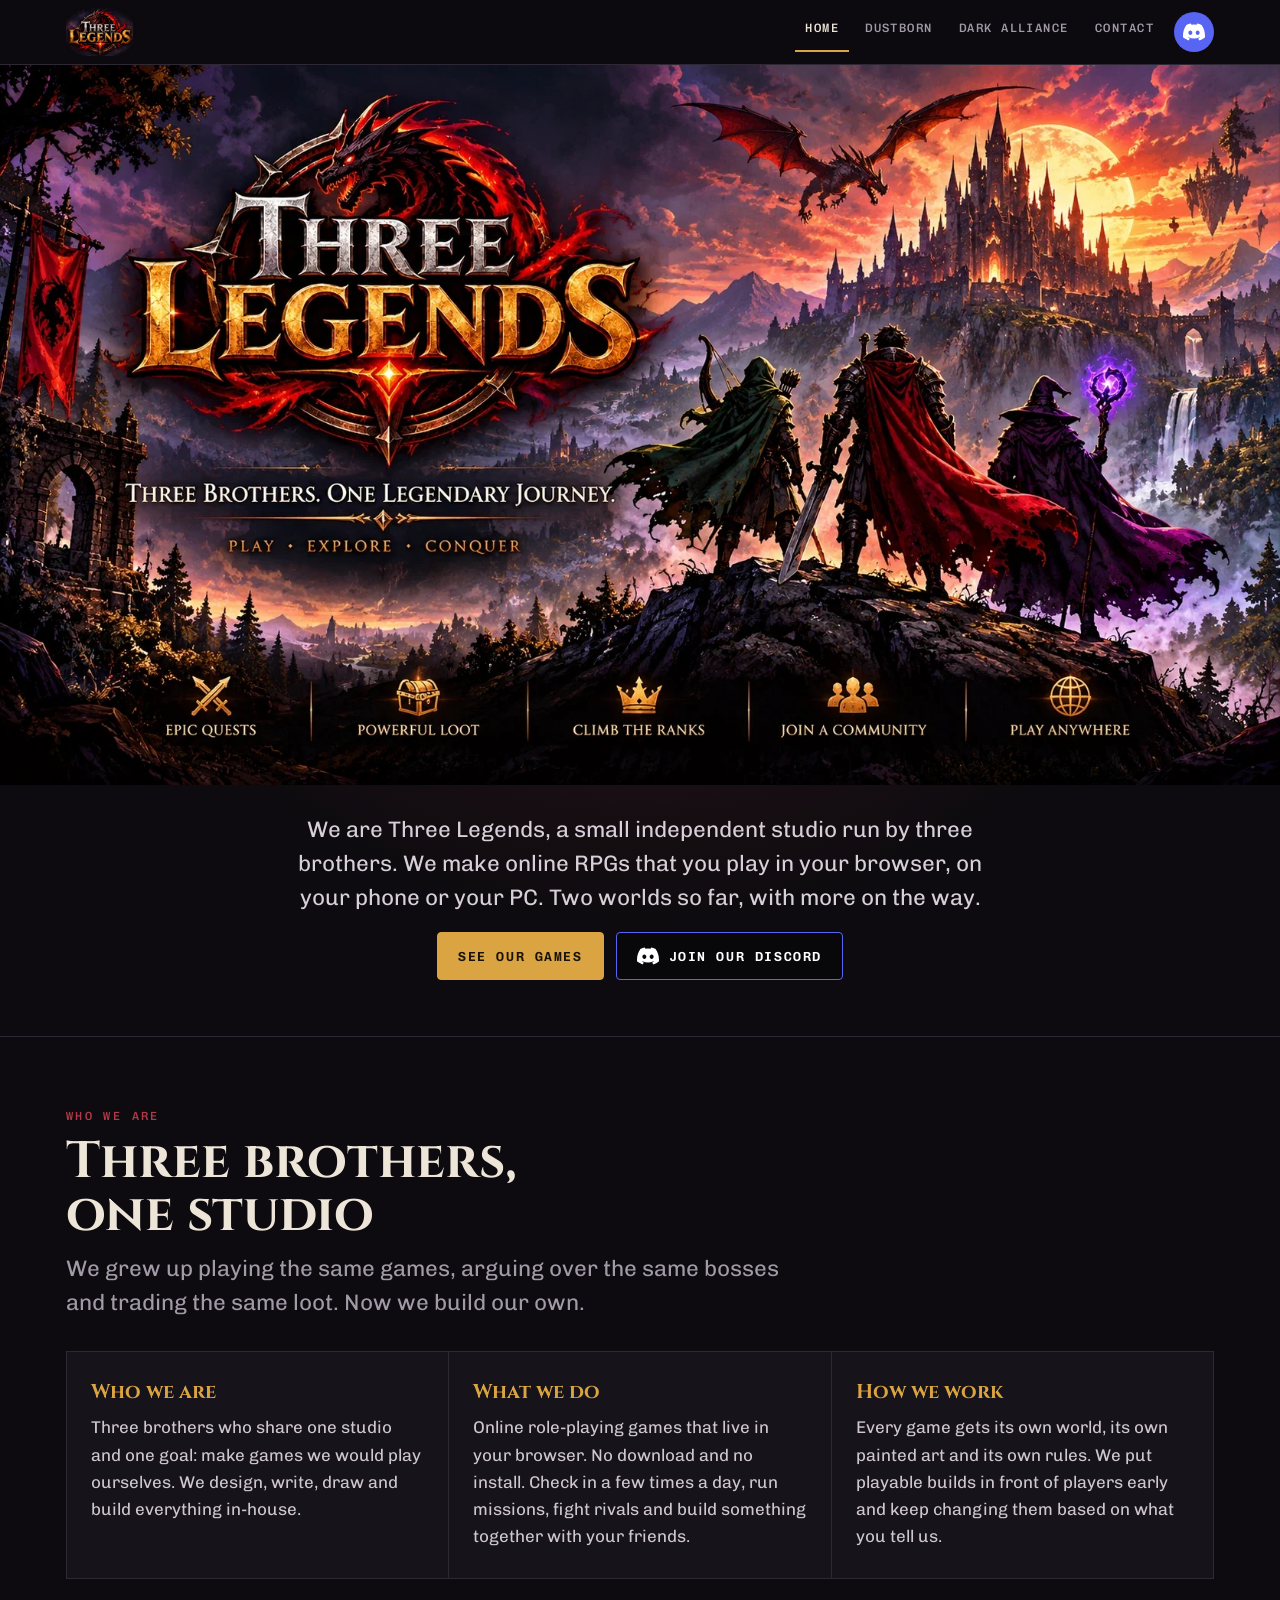
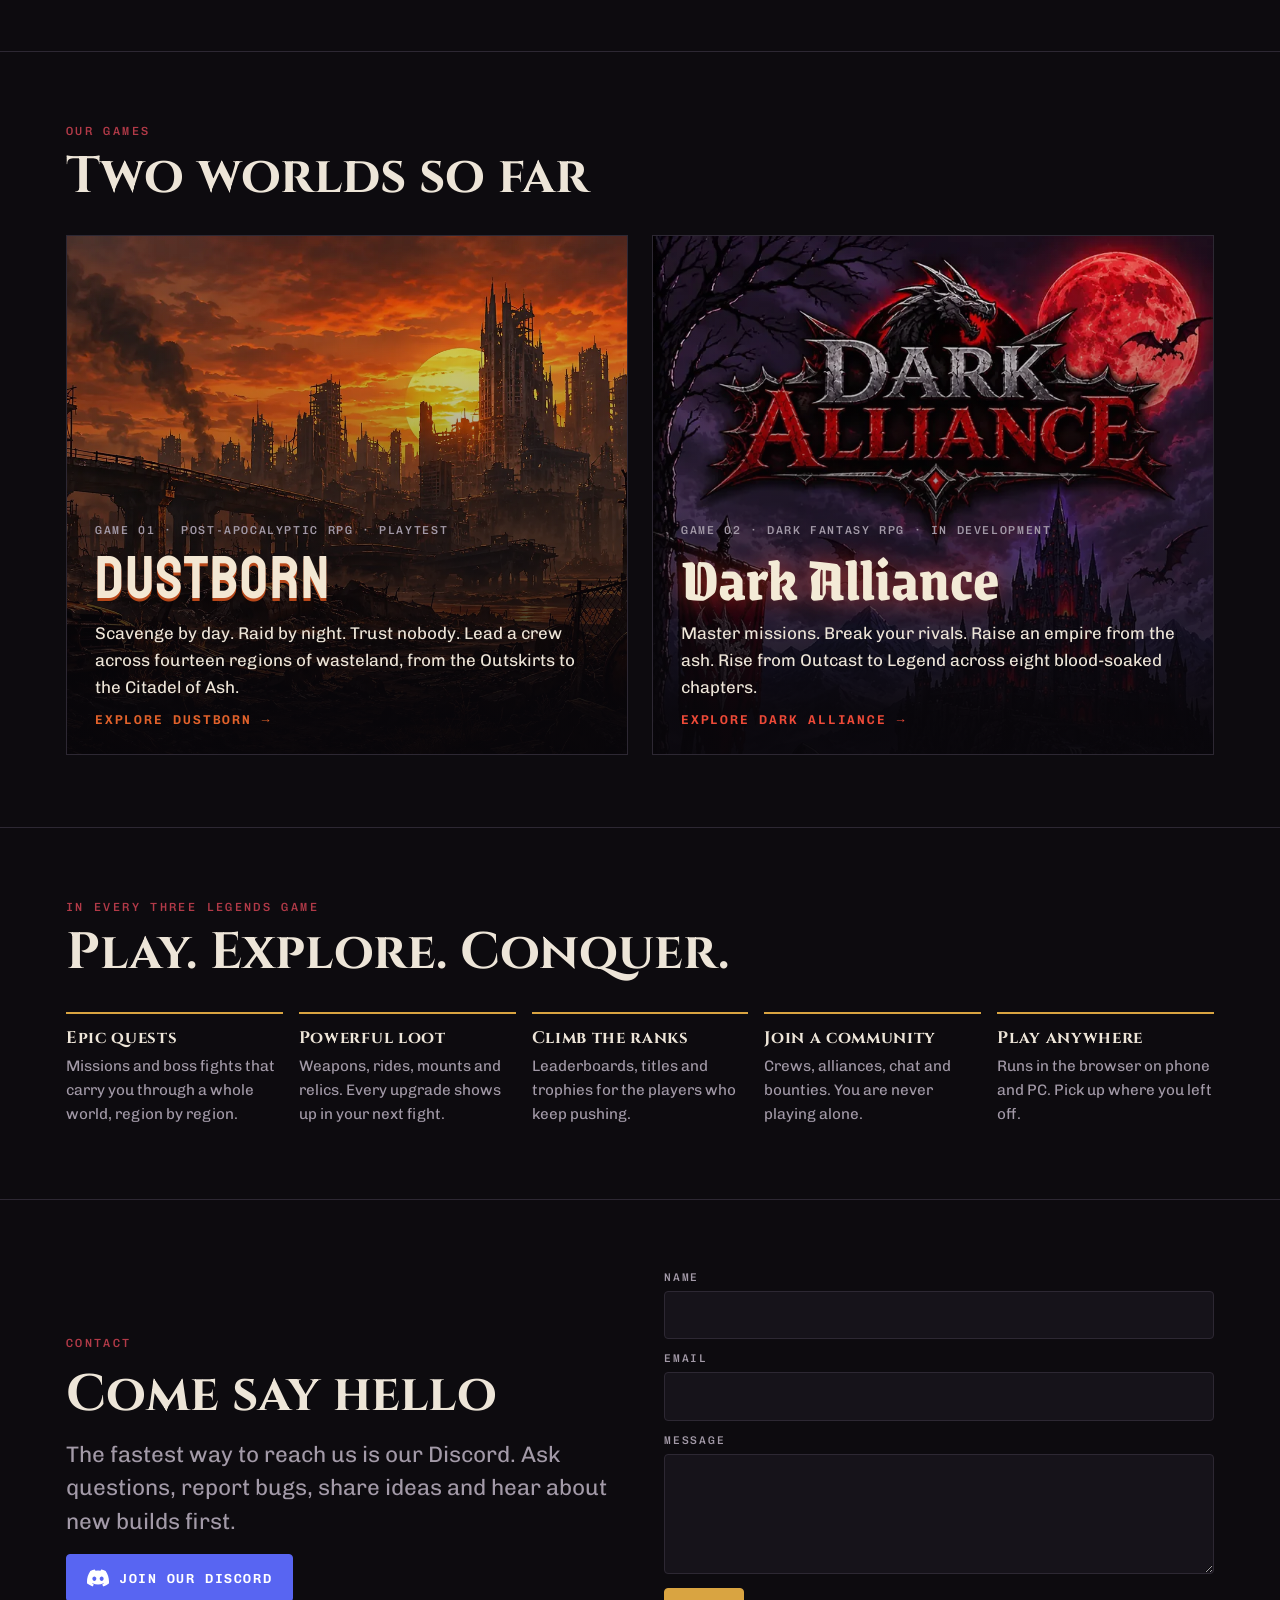
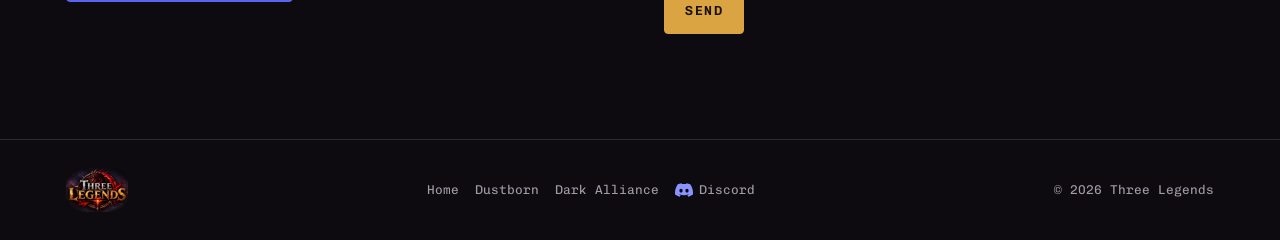
==== index.html @ 02eb480f "Add Three Legends website Home page plus Dustborn and Dark Alliance pages, art, screenshots, icons a" ====
<!doctype html>
<html lang="en">
<head>
<meta charset="utf-8">
<meta name="viewport" content="width=device-width, initial-scale=1, viewport-fit=cover">
<title>Three Legends</title>
<meta name="claude:viewport-fit-sides" content="cover">
<meta name="description" content="Three Legends: three brothers making browser RPGs. Home of Dustborn and Dark Alliance.">
<meta name="theme-color" content="#0d0b0f">
<link rel="preconnect" href="https://fonts.googleapis.com">
<link rel="preconnect" href="https://fonts.gstatic.com" crossorigin>
<link rel="stylesheet" href="https://fonts.googleapis.com/css2?family=Cinzel:wght@500;700&family=Chivo:wght@400;600;700&family=Chivo+Mono:wght@400;500;600&family=Staatliches&family=Barlow+Semi+Condensed:wght@400;600;700&family=Grenze+Gotisch:wght@500;700;800&family=Alegreya+Sans:wght@400;500;700;800&display=swap">
<link rel="stylesheet" href="assets/site.css">
<link rel="icon" href="favicon.ico" sizes="any">
<link rel="icon" type="image/png" sizes="64x64" href="assets/favicon-64.png">
<link rel="apple-touch-icon" href="assets/apple-touch-icon.png">
<meta property="og:image" content="assets/three-legends-banner.webp">
</head>
<body class="studio">
<header class="top">
  <div class="wrap">
    <a class="brand" href="index.html" aria-label="Three Legends home"><img src="assets/three-legends-emblem-sm.webp" width="360" height="257" alt="Three Legends"></a>
    <nav aria-label="Main">
      <a href="index.html" aria-current="page" class="hide-sm">Home</a>
      <a href="dustborn.html">Dustborn</a>
      <a href="dark-alliance.html">Dark Alliance</a>
      <a href="index.html#contact" class="hide-sm">Contact</a>
      <a class="discord" href="https://discord.gg/jhuXgywS7g" target="_blank" rel="noopener" aria-label="Join our Discord" title="Join our Discord"><svg viewBox="0 0 24 24" width="20" height="20" aria-hidden="true" fill="currentColor"><path d="M20.317 4.37a19.79 19.79 0 0 0-4.885-1.515.074.074 0 0 0-.079.037c-.21.375-.444.864-.608 1.25a18.27 18.27 0 0 0-5.487 0 12.64 12.64 0 0 0-.617-1.25.077.077 0 0 0-.079-.037A19.74 19.74 0 0 0 3.677 4.37a.07.07 0 0 0-.032.027C.533 9.046-.32 13.58.099 18.057a.082.082 0 0 0 .031.057 19.9 19.9 0 0 0 5.993 3.03.078.078 0 0 0 .084-.028c.462-.63.874-1.295 1.226-1.994a.076.076 0 0 0-.041-.106 13.1 13.1 0 0 1-1.872-.892.077.077 0 0 1-.008-.128c.126-.094.252-.192.372-.291a.074.074 0 0 1 .077-.01c3.928 1.793 8.18 1.793 12.062 0a.074.074 0 0 1 .078.01c.12.098.246.198.373.292a.077.077 0 0 1-.006.127 12.3 12.3 0 0 1-1.873.892.077.077 0 0 0-.041.107c.36.698.772 1.362 1.225 1.993a.076.076 0 0 0 .084.028 19.84 19.84 0 0 0 6.002-3.03.077.077 0 0 0 .032-.054c.5-5.177-.838-9.674-3.549-13.66a.061.061 0 0 0-.031-.03zM8.02 15.33c-1.183 0-2.157-1.085-2.157-2.419 0-1.333.956-2.419 2.157-2.419 1.21 0 2.176 1.096 2.157 2.42 0 1.333-.956 2.418-2.157 2.418zm7.975 0c-1.183 0-2.157-1.085-2.157-2.419 0-1.333.955-2.419 2.157-2.419 1.21 0 2.176 1.096 2.157 2.42 0 1.333-.946 2.418-2.157 2.418z"/></svg></a>
    </nav>
  </div>
</header>

<main id="home">
  <section class="crest" aria-label="Three Legends">
    <img class="banner" src="assets/three-legends-banner.webp" srcset="assets/three-legends-banner-sm.webp 1000w, assets/three-legends-banner.webp 1672w" sizes="(max-width: 1672px) 100vw, 1672px" width="1672" height="941" alt="Three Legends: Three brothers. One legendary journey. An archer, a knight and a wizard look out over a castle under a blood-red sky, with a dragon overhead. Play, explore, conquer.">
    <div class="wrap">
      <p class="lead">We are Three Legends, a small independent studio run by three brothers. We make online RPGs that you play in your browser, on your phone or your PC. Two worlds so far, with more on the way.</p>
      <div class="btns" style="justify-content:center">
        <a class="btn" href="#games">See our games</a>
        <a class="btn ghost discord-btn" href="https://discord.gg/jhuXgywS7g" target="_blank" rel="noopener"><svg viewBox="0 0 24 24" width="20" height="20" aria-hidden="true" fill="currentColor"><path d="M20.317 4.37a19.79 19.79 0 0 0-4.885-1.515.074.074 0 0 0-.079.037c-.21.375-.444.864-.608 1.25a18.27 18.27 0 0 0-5.487 0 12.64 12.64 0 0 0-.617-1.25.077.077 0 0 0-.079-.037A19.74 19.74 0 0 0 3.677 4.37a.07.07 0 0 0-.032.027C.533 9.046-.32 13.58.099 18.057a.082.082 0 0 0 .031.057 19.9 19.9 0 0 0 5.993 3.03.078.078 0 0 0 .084-.028c.462-.63.874-1.295 1.226-1.994a.076.076 0 0 0-.041-.106 13.1 13.1 0 0 1-1.872-.892.077.077 0 0 1-.008-.128c.126-.094.252-.192.372-.291a.074.074 0 0 1 .077-.01c3.928 1.793 8.18 1.793 12.062 0a.074.074 0 0 1 .078.01c.12.098.246.198.373.292a.077.077 0 0 1-.006.127 12.3 12.3 0 0 1-1.873.892.077.077 0 0 0-.041.107c.36.698.772 1.362 1.225 1.993a.076.076 0 0 0 .084.028 19.84 19.84 0 0 0 6.002-3.03.077.077 0 0 0 .032-.054c.5-5.177-.838-9.674-3.549-13.66a.061.061 0 0 0-.031-.03zM8.02 15.33c-1.183 0-2.157-1.085-2.157-2.419 0-1.333.956-2.419 2.157-2.419 1.21 0 2.176 1.096 2.157 2.42 0 1.333-.956 2.418-2.157 2.418zm7.975 0c-1.183 0-2.157-1.085-2.157-2.419 0-1.333.955-2.419 2.157-2.419 1.21 0 2.176 1.096 2.157 2.42 0 1.333-.946 2.418-2.157 2.418z"/></svg><span>Join our Discord</span></a>
      </div>
    </div>
  </section>

  <section class="band" id="about" aria-labelledby="about-title">
    <div class="wrap">
      <div class="head">
        <p class="eyebrow">Who we are</p>
        <h2 id="about-title">Three brothers, one studio</h2>
        <p class="lead muted">We grew up playing the same games, arguing over the same bosses and trading the same loot. Now we build our own.</p>
      </div>
      <div class="who">
        <div><h3>Who we are</h3><p>Three brothers who share one studio and one goal: make games we would play ourselves. We design, write, draw and build everything in-house.</p></div>
        <div><h3>What we do</h3><p>Online role-playing games that live in your browser. No download and no install. Check in a few times a day, run missions, fight rivals and build something together with your friends.</p></div>
        <div><h3>How we work</h3><p>Every game gets its own world, its own painted art and its own rules. We put playable builds in front of players early and keep changing them based on what you tell us.</p></div>
      </div>
    </div>
  </section>

  <section class="band" id="games" aria-labelledby="games-title">
    <div class="wrap">
      <div class="head">
        <p class="eyebrow">Our games</p>
        <h2 id="games-title">Two worlds so far</h2>
      </div>
      <div class="games">
        <a class="gcard dust" href="dustborn.html">
          <img src="assets/dustborn/hero.webp" alt="" loading="lazy">
          <div class="gbody">
            <p class="meta">Game 01 · Post-apocalyptic RPG · Playtest</p>
            <h3>Dustborn</h3>
            <p>Scavenge by day. Raid by night. Trust nobody. Lead a crew across fourteen regions of wasteland, from the Outskirts to the Citadel of Ash.</p>
            <span class="go">Explore Dustborn</span>
          </div>
        </a>
        <a class="gcard dark" href="dark-alliance.html">
          <img src="assets/dark-alliance/hero.webp" alt="" loading="lazy" style="object-position:center top">
          <div class="gbody">
            <p class="meta">Game 02 · Dark fantasy RPG · In development</p>
            <h3>Dark Alliance</h3>
            <p>Master missions. Break your rivals. Raise an empire from the ash. Rise from Outcast to Legend across eight blood-soaked chapters.</p>
            <span class="go">Explore Dark Alliance</span>
          </div>
        </a>
      </div>
    </div>
  </section>

  <section class="band" aria-labelledby="pillars-title">
    <div class="wrap">
      <div class="head">
        <p class="eyebrow">In every Three Legends game</p>
        <h2 id="pillars-title">Play. Explore. Conquer.</h2>
      </div>
      <ul class="pillars">
        <li><b>Epic quests</b><span>Missions and boss fights that carry you through a whole world, region by region.</span></li>
        <li><b>Powerful loot</b><span>Weapons, rides, mounts and relics. Every upgrade shows up in your next fight.</span></li>
        <li><b>Climb the ranks</b><span>Leaderboards, titles and trophies for the players who keep pushing.</span></li>
        <li><b>Join a community</b><span>Crews, alliances, chat and bounties. You are never playing alone.</span></li>
        <li><b>Play anywhere</b><span>Runs in the browser on phone and PC. Pick up where you left off.</span></li>
      </ul>
    </div>
  </section>

  <section class="band" id="studio-art" aria-labelledby="art-title">
    <div class="wrap">
      <div class="head">
        <p class="eyebrow">From the studio</p>
        <h2 id="art-title">Three Legends art</h2>
      </div>
      <div class="artrow">
        <button type="button" data-full="assets/art/three-legends-epic-fantasy-journey.png" data-cap="Three Legends: Epic Fantasy Journey"><img src="assets/art/three-legends-epic-fantasy-journey.png" alt="Three Legends: Epic Fantasy Journey" loading="lazy"></button>
        <button type="button" data-full="assets/art/three-legends-realm-of-heroes.png" data-cap="Three Legends: Realm of Heroes"><img src="assets/art/three-legends-realm-of-heroes.png" alt="Three Legends: Realm of Heroes" loading="lazy"></button>
        <button type="button" data-full="assets/art/three-legends-fantasy-crest.png" data-cap="Three Legends Fantasy Crest"><img src="assets/art/three-legends-fantasy-crest.png" alt="Three Legends Fantasy Crest" loading="lazy"></button>
      </div>
    </div>
  </section>

  <section class="band" id="contact" aria-labelledby="contact-title">
    <div class="wrap split">
      <div class="stack">
        <p class="eyebrow">Contact</p>
        <h2 id="contact-title" style="font-family:var(--f-display);font-size:clamp(2rem,4.4vw,3.2rem)">Come say hello</h2>
        <p class="lead muted">The fastest way to reach us is our Discord. Ask questions, report bugs, share ideas and hear about new builds first.</p>
        <div class="btns"><a class="btn discord-btn" href="https://discord.gg/jhuXgywS7g" target="_blank" rel="noopener"><svg viewBox="0 0 24 24" width="20" height="20" aria-hidden="true" fill="currentColor"><path d="M20.317 4.37a19.79 19.79 0 0 0-4.885-1.515.074.074 0 0 0-.079.037c-.21.375-.444.864-.608 1.25a18.27 18.27 0 0 0-5.487 0 12.64 12.64 0 0 0-.617-1.25.077.077 0 0 0-.079-.037A19.74 19.74 0 0 0 3.677 4.37a.07.07 0 0 0-.032.027C.533 9.046-.32 13.58.099 18.057a.082.082 0 0 0 .031.057 19.9 19.9 0 0 0 5.993 3.03.078.078 0 0 0 .084-.028c.462-.63.874-1.295 1.226-1.994a.076.076 0 0 0-.041-.106 13.1 13.1 0 0 1-1.872-.892.077.077 0 0 1-.008-.128c.126-.094.252-.192.372-.291a.074.074 0 0 1 .077-.01c3.928 1.793 8.18 1.793 12.062 0a.074.074 0 0 1 .078.01c.12.098.246.198.373.292a.077.077 0 0 1-.006.127 12.3 12.3 0 0 1-1.873.892.077.077 0 0 0-.041.107c.36.698.772 1.362 1.225 1.993a.076.076 0 0 0 .084.028 19.84 19.84 0 0 0 6.002-3.03.077.077 0 0 0 .032-.054c.5-5.177-.838-9.674-3.549-13.66a.061.061 0 0 0-.031-.03zM8.02 15.33c-1.183 0-2.157-1.085-2.157-2.419 0-1.333.956-2.419 2.157-2.419 1.21 0 2.176 1.096 2.157 2.42 0 1.333-.956 2.418-2.157 2.418zm7.975 0c-1.183 0-2.157-1.085-2.157-2.419 0-1.333.955-2.419 2.157-2.419 1.21 0 2.176 1.096 2.157 2.42 0 1.333-.946 2.418-2.157 2.418z"/></svg><span>Join our Discord</span></a></div>
      </div>
      <form id="contact-form" novalidate>
        <label for="c-name">Name<input id="c-name" name="name" autocomplete="name"></label>
        <label for="c-email">Email<input id="c-email" name="email" type="email" autocomplete="email" required></label>
        <label for="c-msg">Message<textarea id="c-msg" name="message"></textarea></label>
        <button class="btn" type="submit">Send</button>
        <p class="note" id="contact-note" role="status"></p>
      </form>
    </div>
  </section>
</main>
<footer>
  <div class="wrap">
    <a href="index.html"><img src="assets/three-legends-emblem-sm.webp" width="360" height="257" alt="Three Legends"></a>
    <nav aria-label="Footer">
      <a href="index.html">Home</a>
      <a href="dustborn.html">Dustborn</a>
      <a href="dark-alliance.html">Dark Alliance</a>
      <a href="https://discord.gg/jhuXgywS7g" target="_blank" rel="noopener" class="fdiscord"><svg viewBox="0 0 24 24" width="20" height="20" aria-hidden="true" fill="currentColor"><path d="M20.317 4.37a19.79 19.79 0 0 0-4.885-1.515.074.074 0 0 0-.079.037c-.21.375-.444.864-.608 1.25a18.27 18.27 0 0 0-5.487 0 12.64 12.64 0 0 0-.617-1.25.077.077 0 0 0-.079-.037A19.74 19.74 0 0 0 3.677 4.37a.07.07 0 0 0-.032.027C.533 9.046-.32 13.58.099 18.057a.082.082 0 0 0 .031.057 19.9 19.9 0 0 0 5.993 3.03.078.078 0 0 0 .084-.028c.462-.63.874-1.295 1.226-1.994a.076.076 0 0 0-.041-.106 13.1 13.1 0 0 1-1.872-.892.077.077 0 0 1-.008-.128c.126-.094.252-.192.372-.291a.074.074 0 0 1 .077-.01c3.928 1.793 8.18 1.793 12.062 0a.074.074 0 0 1 .078.01c.12.098.246.198.373.292a.077.077 0 0 1-.006.127 12.3 12.3 0 0 1-1.873.892.077.077 0 0 0-.041.107c.36.698.772 1.362 1.225 1.993a.076.076 0 0 0 .084.028 19.84 19.84 0 0 0 6.002-3.03.077.077 0 0 0 .032-.054c.5-5.177-.838-9.674-3.549-13.66a.061.061 0 0 0-.031-.03zM8.02 15.33c-1.183 0-2.157-1.085-2.157-2.419 0-1.333.956-2.419 2.157-2.419 1.21 0 2.176 1.096 2.157 2.42 0 1.333-.956 2.418-2.157 2.418zm7.975 0c-1.183 0-2.157-1.085-2.157-2.419 0-1.333.955-2.419 2.157-2.419 1.21 0 2.176 1.096 2.157 2.42 0 1.333-.946 2.418-2.157 2.418z"/></svg><span>Discord</span></a>
    </nav>
    <span>© <span id="yr">2026</span> Three Legends</span>
  </div>
</footer>
<script src="assets/site.js"></script>
</body>
</html>
---- assets/site.css ----
/* Three Legends: one site, three voices.
   Studio pages use the logo's gold and crimson with Cinzel; each game page switches to its own game's palette and type.
   Layout: sticky header, full-bleed art bands, 1180px content column, galleries open in a lightbox. */
:root {
  color-scheme: dark;
  --ink: #0d0b0f;
  --ink-2: #16131a;
  --ink-3: #201c25;
  --line: #2d2833;
  --bone: #ede5d8;
  --mute: #a39aa8;
  --gold: #d9a441;
  --crimson: #b23a48;

  --accent: var(--gold);
  --accent-2: var(--crimson);
  --on-accent: #1a1206;

  --f-display: "Cinzel", "Trajan Pro", "Times New Roman", serif;
  --f-body: "Chivo", "Helvetica Neue", Arial, sans-serif;
  --f-mono: "Chivo Mono", ui-monospace, Menlo, monospace;

  --gl: max(16px, env(safe-area-inset-left, 0px));
  --gr: max(16px, env(safe-area-inset-right, 0px));
}
body.dustborn {
  --ink: #15100c; --ink-2: #1f1812; --ink-3: #2a2018; --line: #3b2d22;
  --bone: #f0e3cc; --mute: #b09c84;
  --accent: #e2622b; --accent-2: #4fb3a1; --on-accent: #1d0c03;
  --f-display: "Staatliches", "Impact", "Arial Narrow", sans-serif;
  --f-body: "Barlow Semi Condensed", "Barlow", "Segoe UI", sans-serif;
}
body.da {
  --ink: #09080b; --ink-2: #121117; --ink-3: #1b1a21; --line: #2e2c35;
  --bone: #e6ddca; --mute: #a19a8c;
  --accent: #c8141f; --accent-2: #d2ad55; --on-accent: #fff3e6;
  --f-display: "Grenze Gotisch", "UnifrakturCook", "Times New Roman", serif;
  --f-body: "Alegreya Sans", "Gill Sans", "Trebuchet MS", sans-serif;
}

* { box-sizing: border-box; }
html { scroll-behavior: smooth; }
body {
  margin: 0; background: var(--ink); color: var(--bone);
  font: 17px/1.6 var(--f-body); -webkit-font-smoothing: antialiased;
}
body::before { content: ""; position: fixed; inset: 0 0 auto; height: env(safe-area-inset-top, 0px); z-index: 10; background: var(--ink); }
img { max-width: 100%; display: block; }
a { color: inherit; }
:focus-visible { outline: 2px solid var(--accent-2); outline-offset: 3px; }
h1, h2, h3 { margin: 0; text-wrap: balance; font-weight: 700; line-height: 1.05; }
p { margin: 0; }
.wrap { max-width: 1180px; margin: 0 auto; padding-left: var(--gl); padding-right: var(--gr); }
.eyebrow { font: 500 .74rem/1.3 var(--f-mono); letter-spacing: .2em; text-transform: uppercase; color: var(--accent-2); }
body.dustborn .eyebrow, body.da .eyebrow { font-family: var(--f-body); font-weight: 700; letter-spacing: .16em; }
.lead { font-size: clamp(1.15rem, 2vw, 1.4rem); line-height: 1.5; max-width: 52ch; }
.muted { color: var(--mute); }
.sr { position: absolute; width: 1px; height: 1px; overflow: hidden; clip: rect(0 0 0 0); }

/* ---------- header ---------- */
.top {
  position: sticky; top: env(safe-area-inset-top, 0px); z-index: 20;
  background: color-mix(in srgb, var(--ink) 88%, transparent); backdrop-filter: blur(10px);
  border-bottom: 1px solid var(--line);
}
.top .wrap { display: flex; align-items: center; justify-content: space-between; gap: 16px; padding-block: 8px; }
.brand { display: flex; align-items: center; gap: 10px; text-decoration: none; flex: none; }
.brand img { height: 46px; width: auto; }
.top nav { display: flex; gap: 6px; flex-wrap: wrap; justify-content: flex-end; }
.top nav a {
  font: 500 .76rem/1 var(--f-mono); letter-spacing: .12em; text-transform: uppercase;
  text-decoration: none; color: var(--mute); padding: 10px 10px; border-radius: 4px;
}
.top nav a:hover { color: var(--bone); background: var(--ink-3); }
.top nav a[aria-current="page"] { color: var(--bone); box-shadow: inset 0 -2px 0 var(--accent); border-radius: 0; }
@media (max-width: 640px) {
  .brand img { height: 36px; }
  .top nav a { padding: 8px 6px; font-size: .68rem; letter-spacing: .06em; }
  .top nav a.hide-sm { display: none; }
}

/* ---------- sections ---------- */
.band { border-top: 1px solid var(--line); }
.band > .wrap { padding-block: 72px; }
.band.tight > .wrap { padding-block: 48px; }
.head { display: grid; gap: 10px; margin-bottom: 32px; max-width: 760px; }
.head h2 { font-family: var(--f-display); font-size: clamp(2rem, 4.4vw, 3.2rem); }
body.dustborn .head h2 { font-weight: 400; letter-spacing: .02em; }
body.da .head h2 { font-weight: 800; }
.split { display: grid; grid-template-columns: minmax(0, 1fr) minmax(0, 1fr); gap: 48px; align-items: center; }
.split > * { min-width: 0; }
.stack { display: grid; gap: 16px; }
@media (max-width: 860px) {
  .band > .wrap { padding-block: 56px; }
  .split { grid-template-columns: minmax(0, 1fr); gap: 28px; }
}

/* ---------- buttons ---------- */
.btns { display: flex; flex-wrap: wrap; gap: 12px; }
.btn {
  display: inline-flex; align-items: center; gap: 10px; min-height: 46px; padding: 12px 20px;
  font: 600 .82rem/1 var(--f-mono); letter-spacing: .12em; text-transform: uppercase; text-decoration: none;
  background: var(--accent); color: var(--on-accent); border: 1px solid var(--accent); border-radius: 4px;
  transition: filter .2s ease, background .2s ease;
}
.btn:hover { filter: brightness(1.12); }
.btn.ghost { background: transparent; color: var(--bone); border-color: var(--line); }
.btn.ghost:hover { background: var(--ink-3); filter: none; }
body.dustborn .btn { font: 400 1.15rem/1 var(--f-display); letter-spacing: .05em; border-radius: 10px; }
body.da .btn { font: 800 .9rem/1 var(--f-body); letter-spacing: .1em; }

/* ---------- studio home ---------- */
.crest {
  text-align: center; overflow: hidden;
  background:
    radial-gradient(60% 70% at 50% 40%, rgba(178,58,72,.24), transparent 70%),
    radial-gradient(40% 50% at 50% 25%, rgba(217,164,65,.16), transparent 70%), var(--ink);
}
.crest .wrap { display: grid; justify-items: center; gap: 18px; padding-block: 36px 56px; }
.crest .logo { width: min(720px, 100%); height: auto; filter: drop-shadow(0 18px 40px rgba(0,0,0,.6)); }
.crest .tag { font: 700 clamp(1.05rem, 2.4vw, 1.5rem)/1.3 var(--f-display); letter-spacing: .14em; text-transform: uppercase; color: var(--gold); }
.crest .lead { margin-inline: auto; color: #d8cfd9; }

.who { display: grid; grid-template-columns: repeat(3, minmax(0, 1fr)); gap: 1px; background: var(--line); border: 1px solid var(--line); }
.who > div { background: var(--ink-2); padding: 28px 24px; display: grid; gap: 10px; align-content: start; }
.who h3 { font: 700 1.25rem/1.2 var(--f-display); color: var(--gold); }
.who p { color: #cfc6d2; }
@media (max-width: 860px) { .who { grid-template-columns: minmax(0, 1fr); } }

.games { display: grid; grid-template-columns: repeat(2, minmax(0, 1fr)); gap: 24px; }
.gcard {
  position: relative; display: grid; align-content: end; min-height: 520px; overflow: hidden; isolation: isolate;
  border: 1px solid var(--line); text-decoration: none; color: var(--bone);
}
.gcard > img { position: absolute; inset: 0; width: 100%; height: 100%; object-fit: cover; z-index: -2; transition: transform .6s ease; }
.gcard::after { content: ""; position: absolute; inset: 0; z-index: -1; background: linear-gradient(to top, rgba(8,6,10,.96) 8%, rgba(8,6,10,.35) 55%, rgba(8,6,10,.05)); }
.gcard:hover > img { transform: scale(1.04); }
.gcard .gbody { padding: 28px; display: grid; gap: 12px; }
.gcard h3 { font-size: clamp(2.6rem, 5vw, 3.8rem); line-height: .95; }
.gcard.dust h3 { font-family: "Staatliches", Impact, sans-serif; font-weight: 400; color: #f3e7d3; letter-spacing: .03em; text-shadow: 0 3px 0 #b8481a; }
.gcard.dark h3 { font-family: "Grenze Gotisch", serif; font-weight: 800; color: #f3ead6; text-shadow: 0 0 22px rgba(232,64,47,.6); }
.gcard .meta { font: 500 .72rem/1.4 var(--f-mono); letter-spacing: .14em; text-transform: uppercase; color: var(--mute); }
.gcard .go { font: 600 .8rem/1 var(--f-mono); letter-spacing: .14em; text-transform: uppercase; display: inline-flex; gap: 10px; }
.gcard.dust .go { color: #e2622b; } .gcard.dark .go { color: #ee4a38; }
.gcard .go::after { content: "→"; transition: transform .3s ease; }
.gcard:hover .go::after { transform: translateX(6px); }
@media (max-width: 860px) { .games { grid-template-columns: minmax(0, 1fr); } .gcard { min-height: 440px; } }

.pillars { display: grid; grid-template-columns: repeat(5, minmax(0, 1fr)); gap: 16px; list-style: none; padding: 0; margin: 0; }
.pillars li { border-top: 2px solid var(--gold); padding-top: 14px; display: grid; gap: 6px; }
.pillars b { font: 700 1.05rem/1.2 var(--f-display); letter-spacing: .04em; }
.pillars span { color: var(--mute); font-size: .95rem; }
@media (max-width: 980px) { .pillars { grid-template-columns: repeat(2, minmax(0, 1fr)); } }
@media (max-width: 480px) { .pillars { grid-template-columns: minmax(0, 1fr); } }

/* ---------- game hero ---------- */
.ghero { position: relative; overflow: hidden; isolation: isolate; }
.ghero > img.bg { position: absolute; inset: 0; width: 100%; height: 100%; object-fit: cover; z-index: -2; }
.ghero::after { content: ""; position: absolute; inset: 0; z-index: -1; }
.ghero .wrap { min-height: 600px; display: grid; align-content: end; gap: 18px; padding-block: 80px 56px; }
.ghero h1 { font-family: var(--f-display); font-size: clamp(3.6rem, 11vw, 8rem); line-height: .88; }
.ghero .tagline { font-size: clamp(1.2rem, 2.4vw, 1.6rem); max-width: 34ch; }
.facts { display: flex; flex-wrap: wrap; gap: 8px; }
.facts span { padding: 6px 12px; border: 1px solid color-mix(in srgb, var(--bone) 30%, transparent); background: rgba(0,0,0,.35); font: 500 .74rem/1.2 var(--f-mono); letter-spacing: .1em; text-transform: uppercase; border-radius: 999px; }
body.dustborn .ghero h1 { font-weight: 400; letter-spacing: .04em; color: #f3e7d3; text-shadow: 0 4px 0 #b8481a, 0 14px 40px rgba(0,0,0,.8); }
body.dustborn .ghero::after { background: linear-gradient(0deg, var(--ink) 4%, rgba(21,16,12,.55) 45%, rgba(21,16,12,.1)); }
body.da .ghero h1 { font-weight: 800; color: #f3ead6; text-shadow: 0 0 34px rgba(232,64,47,.55), 0 3px 0 #000; }
body.da .ghero::after { background: linear-gradient(90deg, rgba(9,8,11,.96) 30%, rgba(9,8,11,.55) 62%, rgba(9,8,11,.1)), linear-gradient(0deg, var(--ink) 2%, transparent 30%); }
body.da .ghero > img.bg { left: auto; width: min(62%, 760px); object-position: center top; }
@media (max-width: 760px) {
  .ghero .wrap { min-height: 520px; }
  body.da .ghero > img.bg { width: 100%; opacity: .55; }
}

/* ---------- feature list ---------- */
.feats { display: grid; grid-template-columns: repeat(2, minmax(0, 1fr)); gap: 14px; list-style: none; padding: 0; margin: 0; }
.feats li { background: var(--ink-2); border: 1px solid var(--line); padding: 18px 20px; display: grid; gap: 6px; border-radius: 6px; }
body.dustborn .feats li { border-radius: 14px; }
.feats b { font-family: var(--f-display); font-size: 1.35rem; font-weight: 400; color: var(--bone); letter-spacing: .02em; line-height: 1.1; }
body.da .feats b { font-weight: 800; font-size: 1.5rem; }
.feats p { color: var(--mute); font-size: 1rem; }
@media (max-width: 700px) { .feats { grid-template-columns: minmax(0, 1fr); } }

/* ---------- screenshots ---------- */
.shots { display: grid; grid-auto-flow: column; grid-auto-columns: minmax(200px, 240px); gap: 20px; overflow-x: auto; padding: 4px 4px 18px; scroll-snap-type: x mandatory; }
.shots figure { margin: 0; scroll-snap-align: start; display: grid; gap: 10px; }
.phone { display: block; width: 100%; border: 8px solid #050405; border-radius: 26px; overflow: hidden; box-shadow: 0 0 0 1px var(--line), 0 20px 40px rgba(0,0,0,.5); background: #000; cursor: zoom-in; padding: 0; }
.phone img { aspect-ratio: 420 / 860; width: 100%; height: auto; object-fit: cover; object-position: top; }
.shots figcaption { font-size: .95rem; color: var(--mute); }
.shots figcaption b { display: block; color: var(--bone); font-weight: 700; }

/* ---------- galleries ---------- */
.gal { display: grid; grid-template-columns: repeat(4, minmax(0, 1fr)); gap: 10px; }
.gal.three { grid-template-columns: repeat(3, minmax(0, 1fr)); }
.gal.wide { grid-template-columns: repeat(2, minmax(0, 1fr)); }
.gal button { padding: 0; border: 1px solid var(--line); background: var(--ink-2); cursor: zoom-in; overflow: hidden; position: relative; display: block; width: 100%; color: inherit; font: inherit; text-align: left; }
.gal button img { width: 100%; aspect-ratio: 4 / 3; object-fit: cover; transition: transform .5s ease; }
.gal.square button img { aspect-ratio: 1; }
.gal.tall button img { aspect-ratio: 3 / 4; object-position: top; }
.gal button:hover img { transform: scale(1.05); }
.gal .cap { position: absolute; left: 0; right: 0; bottom: 0; padding: 26px 12px 10px; background: linear-gradient(transparent, rgba(0,0,0,.88)); font-size: .92rem; line-height: 1.25; }
.gal .cap b { display: block; font-family: var(--f-display); font-size: 1.2rem; font-weight: 400; line-height: 1.1; }
body.da .gal .cap b { font-weight: 800; }
.gal .cap small { color: #cfc5b7; }
@media (max-width: 900px) { .gal, .gal.three { grid-template-columns: repeat(2, minmax(0, 1fr)); } }
@media (max-width: 420px) { .gal.wide { grid-template-columns: minmax(0, 1fr); } }

/* ---------- region / chapter list ---------- */
.route { list-style: none; margin: 0; padding: 0; display: grid; grid-template-columns: repeat(2, minmax(0, 1fr)); gap: 0 32px; }
.route li { display: grid; grid-template-columns: 56px 64px minmax(0, 1fr); gap: 14px; align-items: center; padding: 12px 0; border-bottom: 1px dashed var(--line); }
.route .lv { font: 500 .78rem/1.2 var(--f-mono); color: var(--mute); text-align: right; font-variant-numeric: tabular-nums; }
.route .lv b { display: block; font: 400 1.5rem/1 var(--f-display); color: var(--accent); }
body.da .route .lv b { font-weight: 800; }
.route img { width: 64px; height: 64px; object-fit: cover; border-radius: 8px; border: 1px solid var(--line); }
.route .nm { font-weight: 700; font-size: 1.05rem; line-height: 1.2; }
.route .nm small { display: block; font-weight: 400; color: var(--mute); font-size: .92rem; }
@media (max-width: 760px) { .route { grid-template-columns: minmax(0, 1fr); } }

/* ---------- classes ---------- */
.classes { display: grid; grid-template-columns: repeat(4, minmax(0, 1fr)); gap: 16px; }
.cls { background: var(--ink-2); border: 1px solid var(--line); display: grid; }
.cls img { aspect-ratio: 1; width: 100%; object-fit: cover; object-position: top; }
.cls div { padding: 16px; display: grid; gap: 6px; }
.cls h3 { font: 800 1.9rem/1 var(--f-display); }
.cls .boon { font-weight: 700; color: var(--accent-2); }
.cls p { color: var(--mute); font-size: .98rem; }
@media (max-width: 900px) { .classes { grid-template-columns: repeat(2, minmax(0, 1fr)); } }

/* ---------- abilities ---------- */
.chips { display: flex; flex-wrap: wrap; gap: 8px; list-style: none; margin: 0; padding: 0; }
.chips li { padding: 8px 14px; border: 1px solid var(--line); background: var(--ink-2); border-radius: 999px; font-weight: 700; }
.chips li span { color: var(--mute); font-weight: 400; }

/* ---------- quote / status strip ---------- */
.strip { background: var(--accent); color: var(--on-accent); }
.strip .wrap { padding-block: 22px; display: flex; flex-wrap: wrap; align-items: center; justify-content: space-between; gap: 16px; }
.strip p { font-family: var(--f-display); font-size: clamp(1.4rem, 3vw, 2rem); line-height: 1.1; }
body.dustborn .strip p { letter-spacing: .03em; }
body.da .strip p { font-weight: 800; }
.strip .btn { background: var(--ink); color: var(--bone); border-color: var(--ink); }

/* ---------- studio art (from the Art folder) ---------- */
.artrow { display: grid; grid-template-columns: repeat(3, minmax(0, 1fr)); gap: 12px; }
.artrow button { padding: 0; border: 1px solid var(--line); background: var(--ink-2); cursor: zoom-in; }
.artrow img { width: 100%; aspect-ratio: 4 / 3; object-fit: cover; }
@media (max-width: 760px) { .artrow { grid-template-columns: minmax(0, 1fr); } }

/* ---------- contact ---------- */
form { display: grid; gap: 14px; }
label { font: 500 .7rem/1 var(--f-mono); letter-spacing: .16em; text-transform: uppercase; color: var(--mute); display: grid; gap: 8px; }
input, textarea { font: 400 1rem/1.4 var(--f-body); color: var(--bone); background: var(--ink-2); border: 1px solid var(--line); padding: 12px 14px; width: 100%; border-radius: 4px; }
input:focus, textarea:focus { outline: none; border-color: var(--gold); }
textarea { min-height: 120px; resize: vertical; }
form .btn { justify-self: start; cursor: pointer; }
.note { font: 400 .85rem/1.4 var(--f-mono); color: var(--mute); min-height: 1.4em; }

/* ---------- footer ---------- */
footer { border-top: 1px solid var(--line); }
footer .wrap { display: flex; flex-wrap: wrap; align-items: center; justify-content: space-between; gap: 16px; padding-block: 28px; font: 400 .8rem/1.4 var(--f-mono); color: var(--mute); }
footer nav { display: flex; gap: 16px; flex-wrap: wrap; }
footer a { text-decoration: none; } footer a:hover { color: var(--bone); }
footer img { height: 38px; width: auto; }

/* ---------- lightbox ---------- */
dialog.lb { border: 0; padding: 0; background: transparent; max-width: min(1100px, 94vw); max-height: 92vh; color: var(--bone); }
dialog.lb::backdrop { background: rgba(5,4,6,.9); }
dialog.lb img { max-height: 82vh; width: auto; margin: 0 auto; border: 1px solid var(--line); }
dialog.lb p { text-align: center; padding-top: 10px; font-size: .95rem; }
dialog.lb button { position: fixed; top: max(14px, env(safe-area-inset-top, 0px)); right: max(14px, env(safe-area-inset-right, 0px)); width: 44px; height: 44px; border-radius: 50%; border: 1px solid var(--line); background: var(--ink-2); color: var(--bone); font-size: 22px; cursor: pointer; }

@media (prefers-reduced-motion: reduce) { html { scroll-behavior: auto; } * { transition: none !important; } }

/* ---------- Discord ---------- */
.top nav a.discord { display: inline-grid; place-items: center; width: 40px; height: 40px; padding: 0; border-radius: 50%; color: #fff; background: #5865f2; margin-left: 4px; }
.top nav a.discord:hover { background: #4752c4; color: #fff; }
.top nav a.discord svg { width: 22px; height: 22px; }
.btn.discord-btn { background: #5865f2; border-color: #5865f2; color: #fff; }
.btn.discord-btn:hover { background: #4752c4; filter: none; }
.btn.discord-btn svg { width: 22px; height: 22px; flex: none; }
.btn.ghost.discord-btn { background: rgba(0,0,0,.35); border-color: #5865f2; }
.btn.ghost.discord-btn:hover { background: #5865f2; }
.strip .btn.discord-btn { background: #5865f2; border-color: #5865f2; color: #fff; }
footer .fdiscord { display: inline-flex; align-items: center; gap: 6px; }
footer .fdiscord svg { width: 18px; height: 18px; color: #8b93ff; }
@media (max-width: 640px) { .top nav a.discord { width: 36px; height: 36px; } }

/* ---------- banner hero + emblem logo ---------- */
.crest .banner { display: block; width: 100%; max-width: 1672px; height: auto; margin: 0 auto; }
.crest .wrap { padding-block: 28px 56px; }
.brand img { height: 48px; width: auto; }
footer img { height: 44px; width: auto; }
@media (max-width: 640px) { .brand img { height: 40px; } }
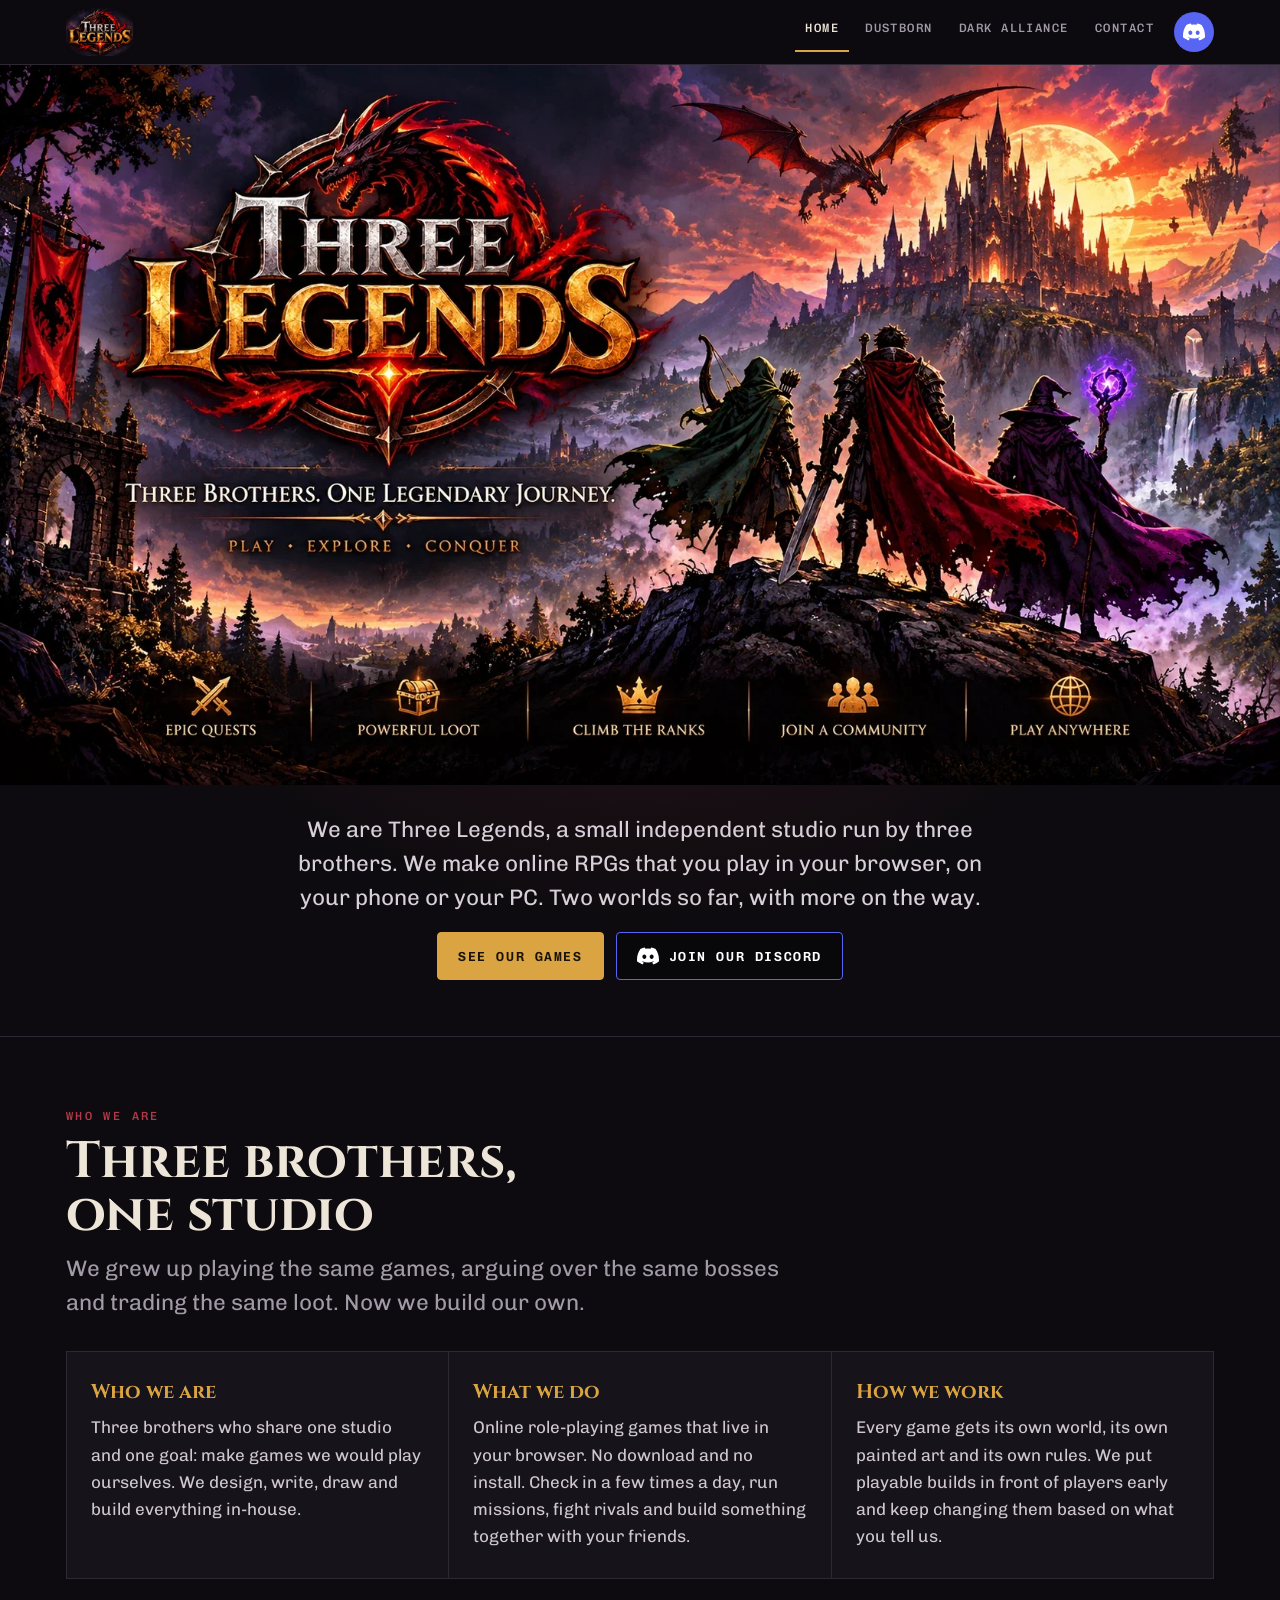
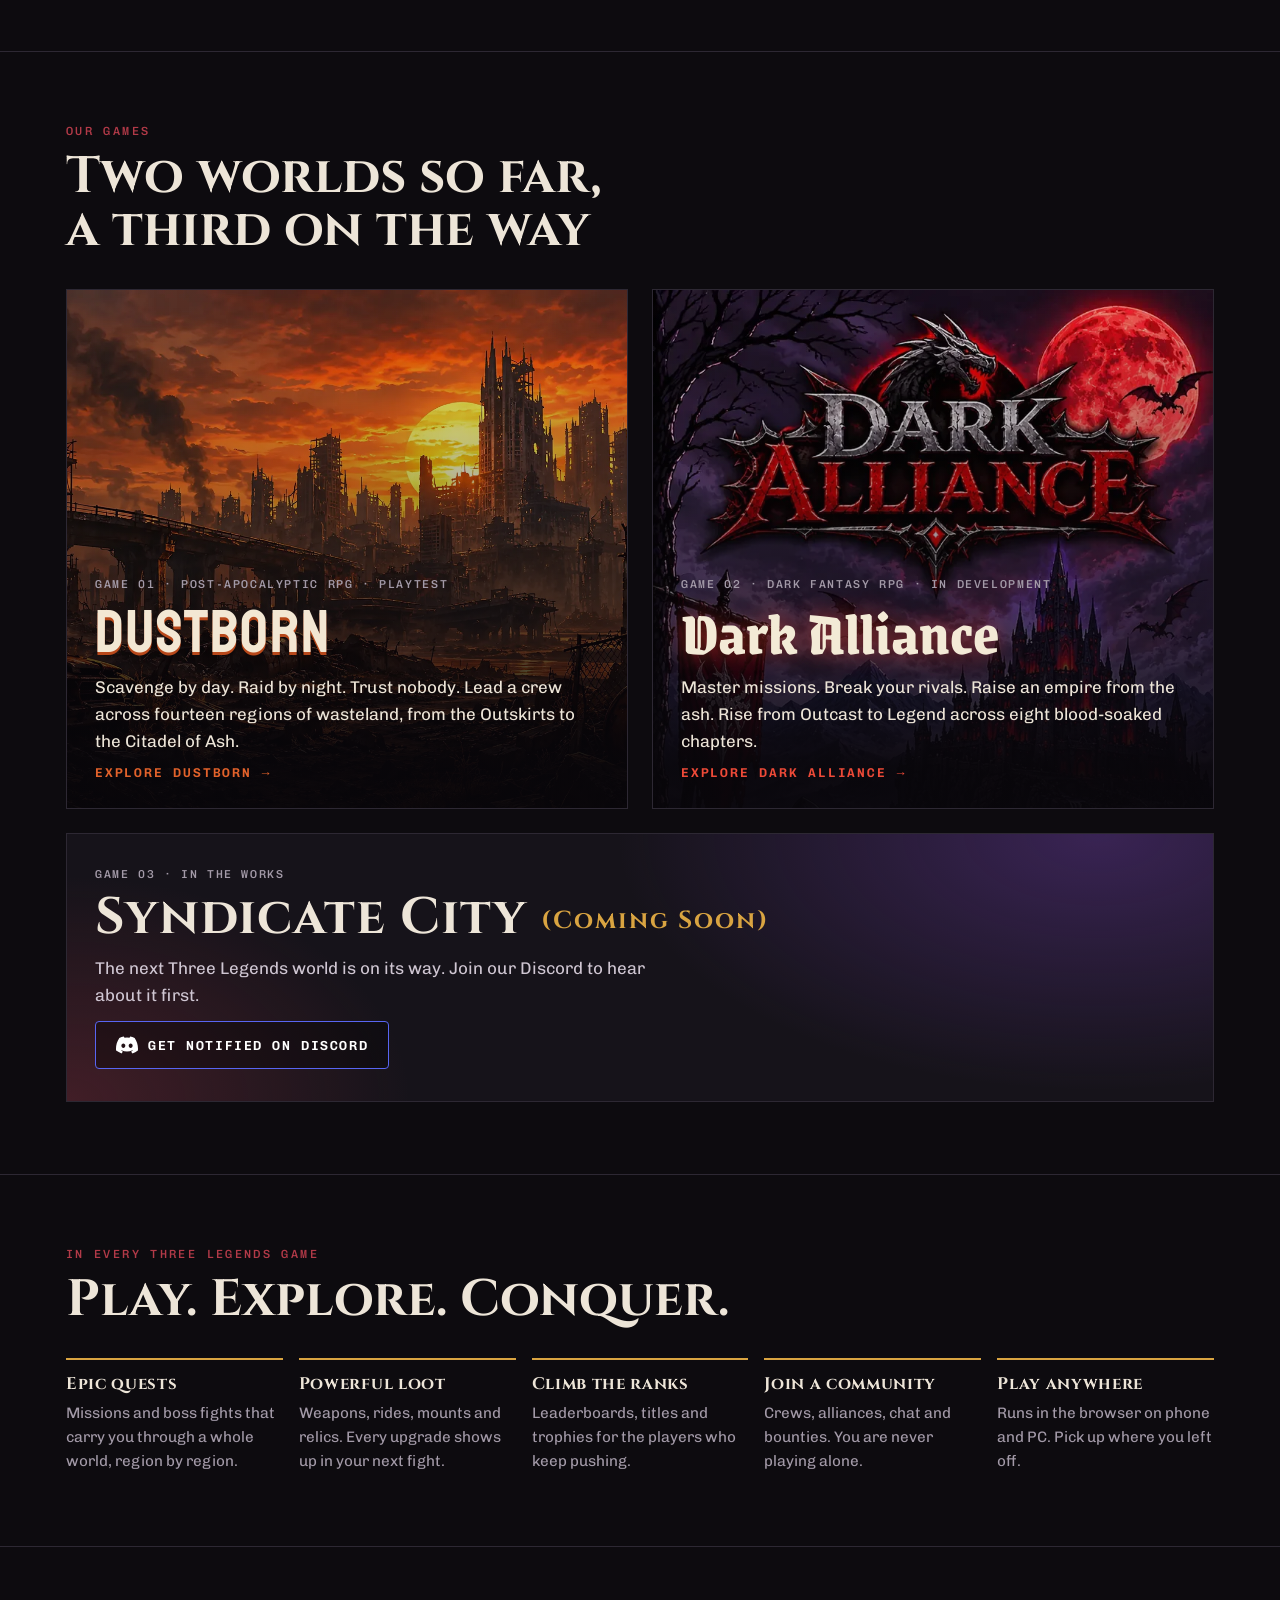
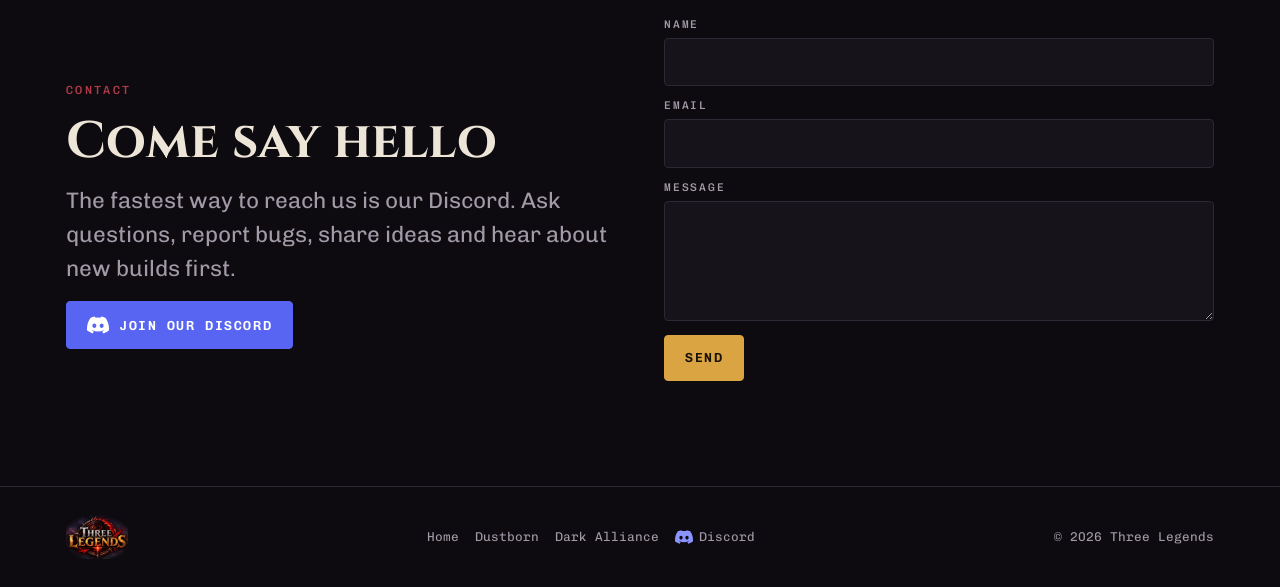
==== commit 7417e9b8: "Add Syndicate City (Coming Soon) to the home page games Co-Authored-By: Claude Opus 5.5 <noreply@ant" ====
--- a/index.html
+++ b/index.html
@@ -61,7 +61,7 @@
     <div class="wrap">
       <div class="head">
         <p class="eyebrow">Our games</p>
-        <h2 id="games-title">Two worlds so far</h2>
+        <h2 id="games-title">Two worlds so far, a third on the way</h2>
       </div>
       <div class="games">
         <a class="gcard dust" href="dustborn.html">
@@ -82,6 +82,14 @@
             <span class="go">Explore Dark Alliance</span>
           </div>
         </a>
+        <div class="gcard soon" role="group" aria-label="Syndicate City, coming soon">
+          <div class="gbody">
+            <p class="meta">Game 03 · In the works</p>
+            <h3>Syndicate City <span class="soon-tag">(Coming Soon)</span></h3>
+            <p>The next Three Legends world is on its way. Join our Discord to hear about it first.</p>
+            <div class="btns"><a class="btn ghost discord-btn" href="https://discord.gg/jhuXgywS7g" target="_blank" rel="noopener"><svg viewBox="0 0 24 24" width="20" height="20" aria-hidden="true" fill="currentColor"><path d="M20.317 4.37a19.79 19.79 0 0 0-4.885-1.515.074.074 0 0 0-.079.037c-.21.375-.444.864-.608 1.25a18.27 18.27 0 0 0-5.487 0 12.64 12.64 0 0 0-.617-1.25.077.077 0 0 0-.079-.037A19.74 19.74 0 0 0 3.677 4.37a.07.07 0 0 0-.032.027C.533 9.046-.32 13.58.099 18.057a.082.082 0 0 0 .031.057 19.9 19.9 0 0 0 5.993 3.03.078.078 0 0 0 .084-.028c.462-.63.874-1.295 1.226-1.994a.076.076 0 0 0-.041-.106 13.1 13.1 0 0 1-1.872-.892.077.077 0 0 1-.008-.128c.126-.094.252-.192.372-.291a.074.074 0 0 1 .077-.01c3.928 1.793 8.18 1.793 12.062 0a.074.074 0 0 1 .078.01c.12.098.246.198.373.292a.077.077 0 0 1-.006.127 12.3 12.3 0 0 1-1.873.892.077.077 0 0 0-.041.107c.36.698.772 1.362 1.225 1.993a.076.076 0 0 0 .084.028 19.84 19.84 0 0 0 6.002-3.03.077.077 0 0 0 .032-.054c.5-5.177-.838-9.674-3.549-13.66a.061.061 0 0 0-.031-.03zM8.02 15.33c-1.183 0-2.157-1.085-2.157-2.419 0-1.333.956-2.419 2.157-2.419 1.21 0 2.176 1.096 2.157 2.42 0 1.333-.956 2.418-2.157 2.418zm7.975 0c-1.183 0-2.157-1.085-2.157-2.419 0-1.333.955-2.419 2.157-2.419 1.21 0 2.176 1.096 2.157 2.42 0 1.333-.946 2.418-2.157 2.418z"/></svg><span>Get notified on Discord</span></a></div>
+          </div>
+        </div>
       </div>
     </div>
   </section>
@@ -99,20 +107,6 @@
         <li><b>Join a community</b><span>Crews, alliances, chat and bounties. You are never playing alone.</span></li>
         <li><b>Play anywhere</b><span>Runs in the browser on phone and PC. Pick up where you left off.</span></li>
       </ul>
-    </div>
-  </section>
-
-  <section class="band" id="studio-art" aria-labelledby="art-title">
-    <div class="wrap">
-      <div class="head">
-        <p class="eyebrow">From the studio</p>
-        <h2 id="art-title">Three Legends art</h2>
-      </div>
-      <div class="artrow">
-        <button type="button" data-full="assets/art/three-legends-epic-fantasy-journey.png" data-cap="Three Legends: Epic Fantasy Journey"><img src="assets/art/three-legends-epic-fantasy-journey.png" alt="Three Legends: Epic Fantasy Journey" loading="lazy"></button>
-        <button type="button" data-full="assets/art/three-legends-realm-of-heroes.png" data-cap="Three Legends: Realm of Heroes"><img src="assets/art/three-legends-realm-of-heroes.png" alt="Three Legends: Realm of Heroes" loading="lazy"></button>
-        <button type="button" data-full="assets/art/three-legends-fantasy-crest.png" data-cap="Three Legends Fantasy Crest"><img src="assets/art/three-legends-fantasy-crest.png" alt="Three Legends Fantasy Crest" loading="lazy"></button>
-      </div>
     </div>
   </section>
 
@@ -147,5 +141,6 @@
   </div>
 </footer>
 <script src="assets/site.js"></script>
+<script src="assets/store.js"></script>
 </body>
 </html>
--- a/assets/site.css
+++ b/assets/site.css
@@ -290,3 +290,40 @@
 .brand img { height: 48px; width: auto; }
 footer img { height: 44px; width: auto; }
 @media (max-width: 640px) { .brand img { height: 40px; } }
+
+/* ---------- Play buttons ---------- */
+.btn.play-btn svg { width: 18px; height: 18px; flex: none; }
+.btn.play-btn { box-shadow: 0 0 0 0 color-mix(in srgb, var(--accent) 60%, transparent); }
+.btn.play-btn.dark { background: var(--ink); color: var(--bone); border-color: var(--ink); }
+.playnote { font-size: .95rem; color: color-mix(in srgb, var(--bone) 78%, transparent); text-shadow: 0 1px 3px rgba(0,0,0,.8); }
+
+/* ---------- Store ---------- */
+.store-status { font: 500 .78rem/1.3 var(--f-mono); letter-spacing: .06em; color: var(--mute); min-height: 1.3em; display: flex; align-items: center; gap: 8px; }
+.store-status.on::before { content: ""; width: 8px; height: 8px; border-radius: 50%; background: #3ecf6e; box-shadow: 0 0 8px #3ecf6e; }
+.store-grid { display: grid; grid-template-columns: repeat(auto-fill, minmax(240px, 1fr)); gap: 16px; }
+.sitem { display: grid; grid-template-rows: auto 1fr; background: var(--ink-2); border: 1px solid var(--line); border-radius: 8px; overflow: hidden; min-width: 0; }
+body.dustborn .sitem { border-radius: 14px; }
+.sitem-art { position: relative; aspect-ratio: 16 / 10; overflow: hidden; background: radial-gradient(ellipse at center, var(--ink-3), var(--ink) 75%); }
+.sitem-art img { position: absolute; inset: 0; width: 100%; height: 100%; object-fit: contain; padding: 10px; }
+body.da .sitem-art img { object-fit: cover; object-position: center 30%; padding: 0; }
+.stag { position: absolute; top: 10px; left: 10px; padding: 3px 10px; border-radius: 999px; background: var(--accent); color: var(--on-accent); font: 700 .72rem/1.4 var(--f-body); letter-spacing: .04em; text-transform: uppercase; }
+.sitem-body { display: grid; grid-template-rows: auto auto 1fr auto; gap: 6px; padding: 14px 16px 16px; }
+.sitem h3 { font-family: var(--f-display); font-size: 1.5rem; font-weight: 400; letter-spacing: .02em; }
+body.da .sitem h3 { font-weight: 800; }
+.swhat { font-weight: 700; color: var(--accent-2); }
+.stext { color: var(--mute); font-size: .95rem; }
+.sbuy { display: flex; align-items: center; justify-content: space-between; gap: 10px; flex-wrap: wrap; margin-top: 8px; }
+.sprice { font: 700 1.35rem/1 var(--f-body); color: var(--bone); font-variant-numeric: tabular-nums; }
+.sbuy .btn { min-height: 40px; padding: 10px 16px; }
+.ssoon { font: 600 .8rem/1 var(--f-mono); letter-spacing: .1em; text-transform: uppercase; color: var(--mute); }
+.store-note { margin-top: 18px; font-size: .95rem; max-width: 70ch; }
+
+/* ---------- Coming soon game card ---------- */
+.gcard.soon { grid-column: 1 / -1; min-height: 0;
+  background: radial-gradient(70% 160% at 90% 0%, rgba(110,60,170,.40), transparent 60%),
+              radial-gradient(50% 140% at 0% 100%, rgba(178,58,72,.28), transparent 60%), var(--ink-2); }
+.gcard.soon::after { display: none; }
+.gcard.soon .gbody { padding: 32px 28px; }
+.gcard.soon h3 { font-family: var(--f-display); font-weight: 700; color: var(--bone); font-size: clamp(2rem, 4.4vw, 3.2rem); letter-spacing: .02em; text-shadow: none; }
+.soon-tag { font-size: .48em; color: var(--gold); letter-spacing: .08em; white-space: nowrap; vertical-align: middle; }
+.gcard.soon p:not(.meta) { color: #cfc6d2; max-width: 56ch; }
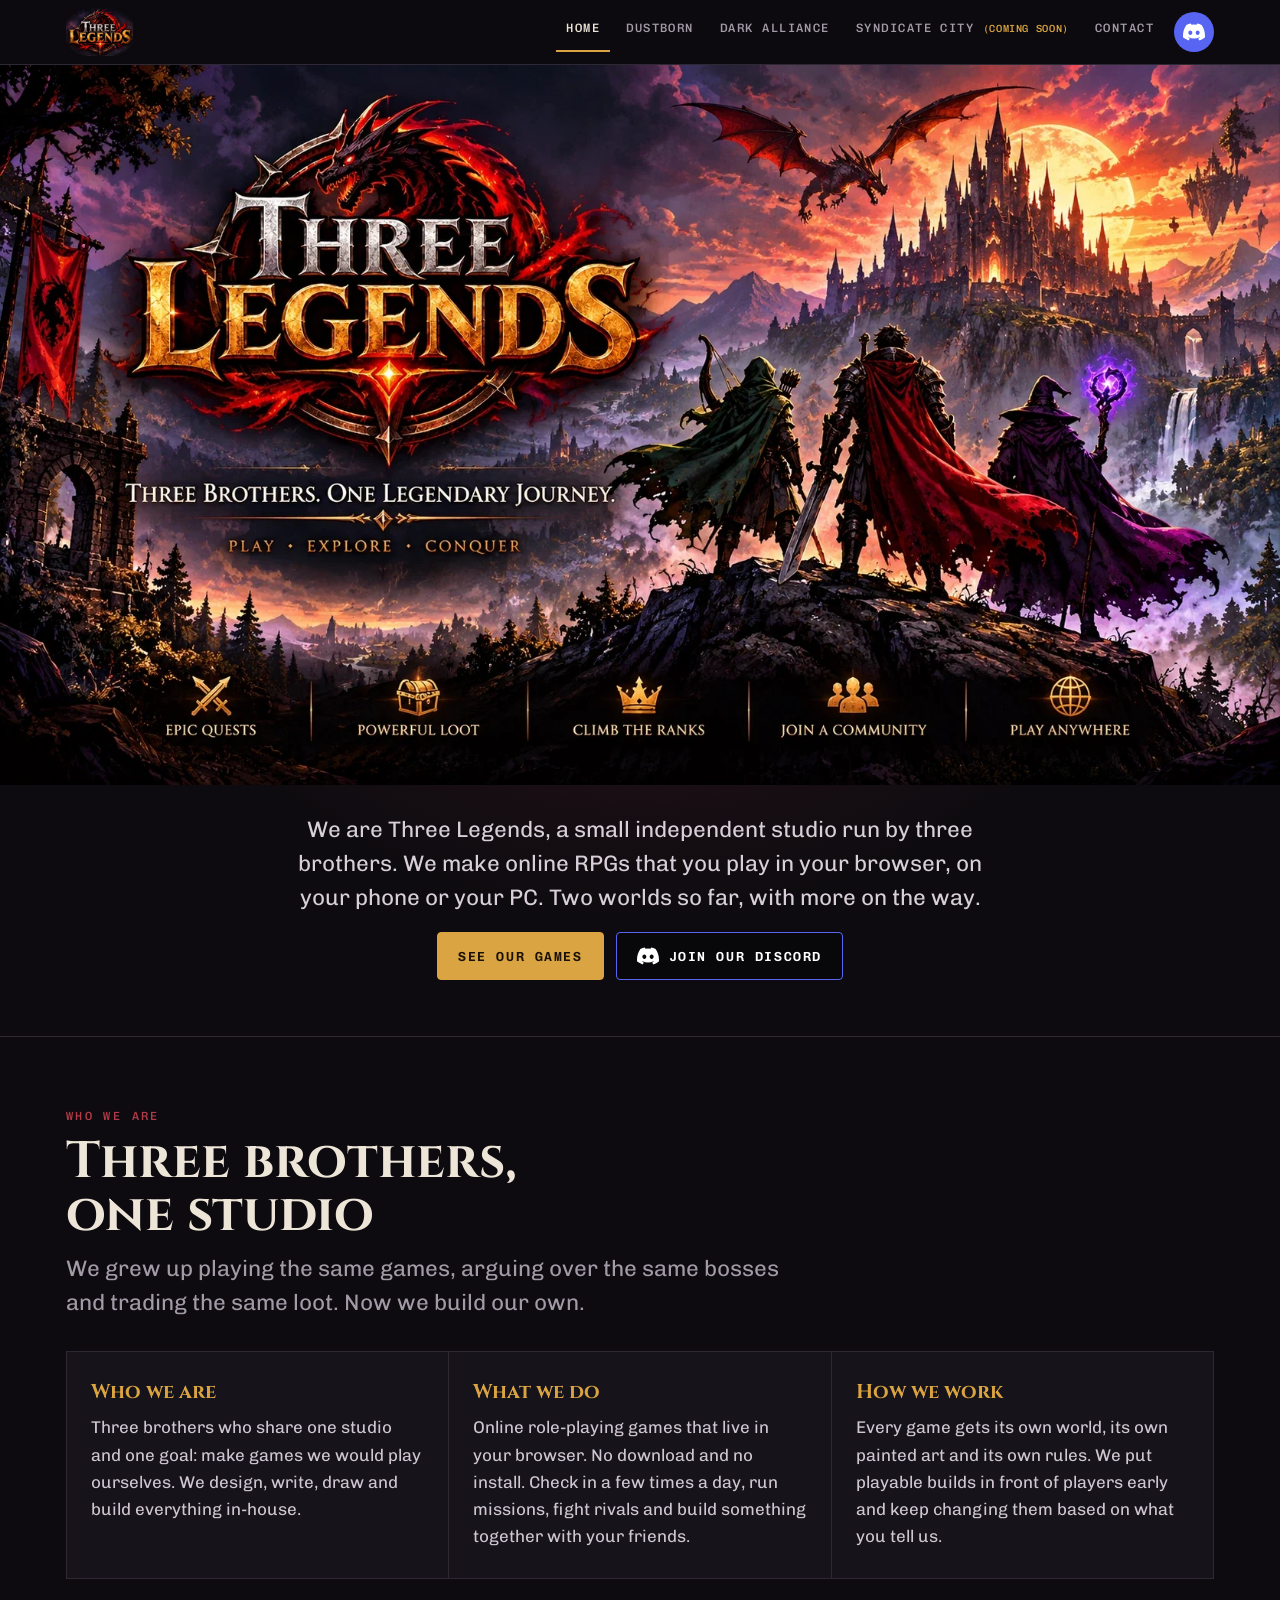
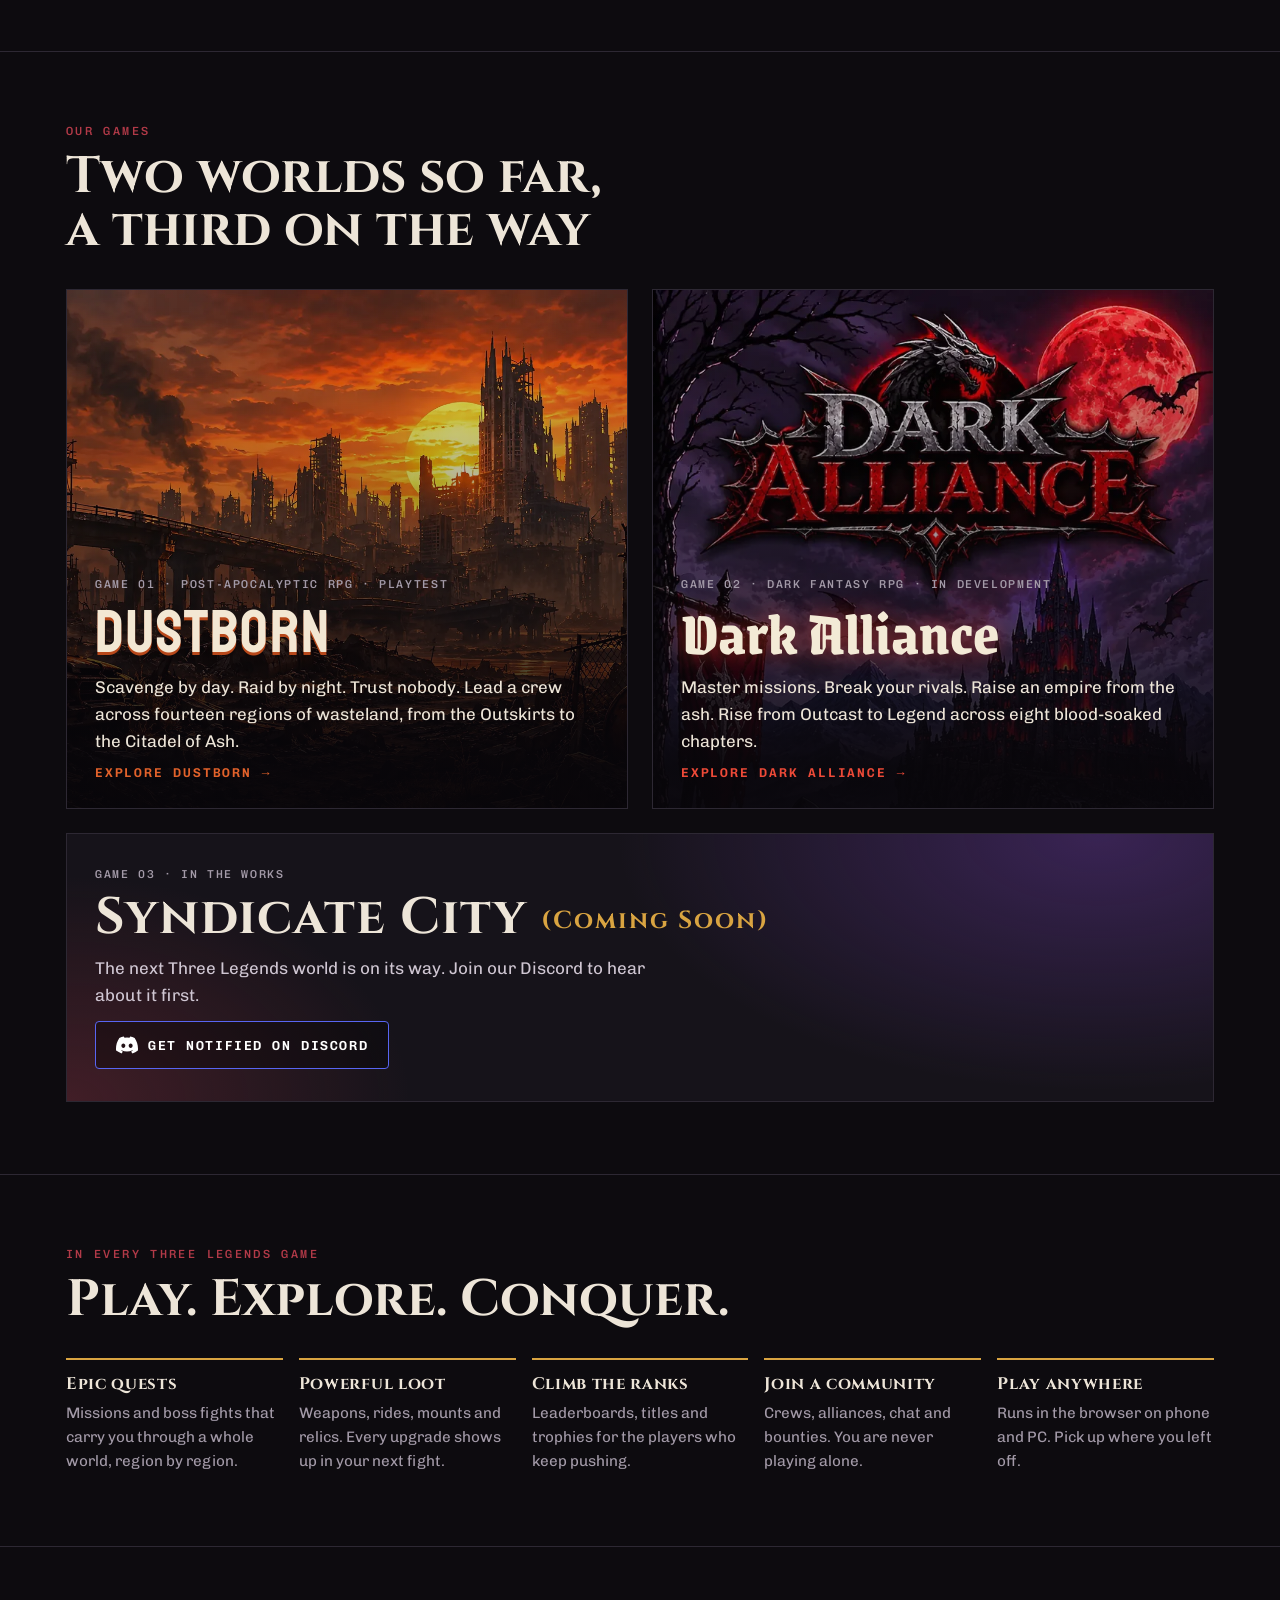
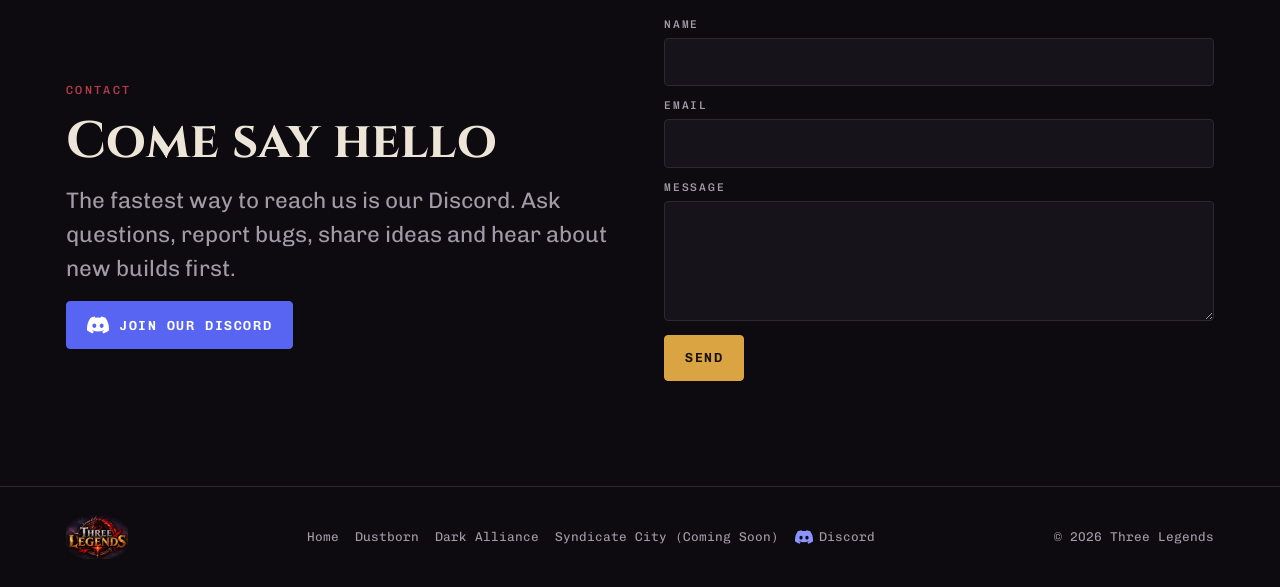
==== commit 0dd21c35: "Add Syndicate City (Coming Soon) to the top menu and footer Co-Authored-By: Claude Opus 5.5 <noreply" ====
--- a/index.html
+++ b/index.html
@@ -24,6 +24,7 @@
       <a href="index.html" aria-current="page" class="hide-sm">Home</a>
       <a href="dustborn.html">Dustborn</a>
       <a href="dark-alliance.html">Dark Alliance</a>
+      <a class="nav-soon" href="index.html#syndicate-city" title="Syndicate City is coming soon">Syndicate City <small>(Coming Soon)</small></a>
       <a href="index.html#contact" class="hide-sm">Contact</a>
       <a class="discord" href="https://discord.gg/jhuXgywS7g" target="_blank" rel="noopener" aria-label="Join our Discord" title="Join our Discord"><svg viewBox="0 0 24 24" width="20" height="20" aria-hidden="true" fill="currentColor"><path d="M20.317 4.37a19.79 19.79 0 0 0-4.885-1.515.074.074 0 0 0-.079.037c-.21.375-.444.864-.608 1.25a18.27 18.27 0 0 0-5.487 0 12.64 12.64 0 0 0-.617-1.25.077.077 0 0 0-.079-.037A19.74 19.74 0 0 0 3.677 4.37a.07.07 0 0 0-.032.027C.533 9.046-.32 13.58.099 18.057a.082.082 0 0 0 .031.057 19.9 19.9 0 0 0 5.993 3.03.078.078 0 0 0 .084-.028c.462-.63.874-1.295 1.226-1.994a.076.076 0 0 0-.041-.106 13.1 13.1 0 0 1-1.872-.892.077.077 0 0 1-.008-.128c.126-.094.252-.192.372-.291a.074.074 0 0 1 .077-.01c3.928 1.793 8.18 1.793 12.062 0a.074.074 0 0 1 .078.01c.12.098.246.198.373.292a.077.077 0 0 1-.006.127 12.3 12.3 0 0 1-1.873.892.077.077 0 0 0-.041.107c.36.698.772 1.362 1.225 1.993a.076.076 0 0 0 .084.028 19.84 19.84 0 0 0 6.002-3.03.077.077 0 0 0 .032-.054c.5-5.177-.838-9.674-3.549-13.66a.061.061 0 0 0-.031-.03zM8.02 15.33c-1.183 0-2.157-1.085-2.157-2.419 0-1.333.956-2.419 2.157-2.419 1.21 0 2.176 1.096 2.157 2.42 0 1.333-.956 2.418-2.157 2.418zm7.975 0c-1.183 0-2.157-1.085-2.157-2.419 0-1.333.955-2.419 2.157-2.419 1.21 0 2.176 1.096 2.157 2.42 0 1.333-.946 2.418-2.157 2.418z"/></svg></a>
     </nav>
@@ -82,7 +83,7 @@
             <span class="go">Explore Dark Alliance</span>
           </div>
         </a>
-        <div class="gcard soon" role="group" aria-label="Syndicate City, coming soon">
+        <div class="gcard soon" id="syndicate-city" role="group" aria-label="Syndicate City, coming soon">
           <div class="gbody">
             <p class="meta">Game 03 · In the works</p>
             <h3>Syndicate City <span class="soon-tag">(Coming Soon)</span></h3>
@@ -135,6 +136,7 @@
       <a href="index.html">Home</a>
       <a href="dustborn.html">Dustborn</a>
       <a href="dark-alliance.html">Dark Alliance</a>
+      <a href="index.html#syndicate-city">Syndicate City (Coming Soon)</a>
       <a href="https://discord.gg/jhuXgywS7g" target="_blank" rel="noopener" class="fdiscord"><svg viewBox="0 0 24 24" width="20" height="20" aria-hidden="true" fill="currentColor"><path d="M20.317 4.37a19.79 19.79 0 0 0-4.885-1.515.074.074 0 0 0-.079.037c-.21.375-.444.864-.608 1.25a18.27 18.27 0 0 0-5.487 0 12.64 12.64 0 0 0-.617-1.25.077.077 0 0 0-.079-.037A19.74 19.74 0 0 0 3.677 4.37a.07.07 0 0 0-.032.027C.533 9.046-.32 13.58.099 18.057a.082.082 0 0 0 .031.057 19.9 19.9 0 0 0 5.993 3.03.078.078 0 0 0 .084-.028c.462-.63.874-1.295 1.226-1.994a.076.076 0 0 0-.041-.106 13.1 13.1 0 0 1-1.872-.892.077.077 0 0 1-.008-.128c.126-.094.252-.192.372-.291a.074.074 0 0 1 .077-.01c3.928 1.793 8.18 1.793 12.062 0a.074.074 0 0 1 .078.01c.12.098.246.198.373.292a.077.077 0 0 1-.006.127 12.3 12.3 0 0 1-1.873.892.077.077 0 0 0-.041.107c.36.698.772 1.362 1.225 1.993a.076.076 0 0 0 .084.028 19.84 19.84 0 0 0 6.002-3.03.077.077 0 0 0 .032-.054c.5-5.177-.838-9.674-3.549-13.66a.061.061 0 0 0-.031-.03zM8.02 15.33c-1.183 0-2.157-1.085-2.157-2.419 0-1.333.956-2.419 2.157-2.419 1.21 0 2.176 1.096 2.157 2.42 0 1.333-.956 2.418-2.157 2.418zm7.975 0c-1.183 0-2.157-1.085-2.157-2.419 0-1.333.955-2.419 2.157-2.419 1.21 0 2.176 1.096 2.157 2.42 0 1.333-.946 2.418-2.157 2.418z"/></svg><span>Discord</span></a>
     </nav>
     <span>© <span id="yr">2026</span> Three Legends</span>
--- a/assets/site.css
+++ b/assets/site.css
@@ -327,3 +327,13 @@
 .gcard.soon h3 { font-family: var(--f-display); font-weight: 700; color: var(--bone); font-size: clamp(2rem, 4.4vw, 3.2rem); letter-spacing: .02em; text-shadow: none; }
 .soon-tag { font-size: .48em; color: var(--gold); letter-spacing: .08em; white-space: nowrap; vertical-align: middle; }
 .gcard.soon p:not(.meta) { color: #cfc6d2; max-width: 56ch; }
+
+/* ---------- Coming soon item in the top menu ---------- */
+.top nav a.nav-soon { color: var(--mute); }
+.top nav a.nav-soon small { font-size: .85em; color: var(--gold); letter-spacing: .06em; }
+.gcard.soon { scroll-margin-top: 90px; }
+@media (max-width: 640px) {
+  .top nav { align-items: center; }
+  .top nav a.nav-soon { display: inline-flex; flex-direction: column; align-items: center; line-height: 1.15; }
+  .top nav a.nav-soon small { font-size: .8em; letter-spacing: .02em; }
+}
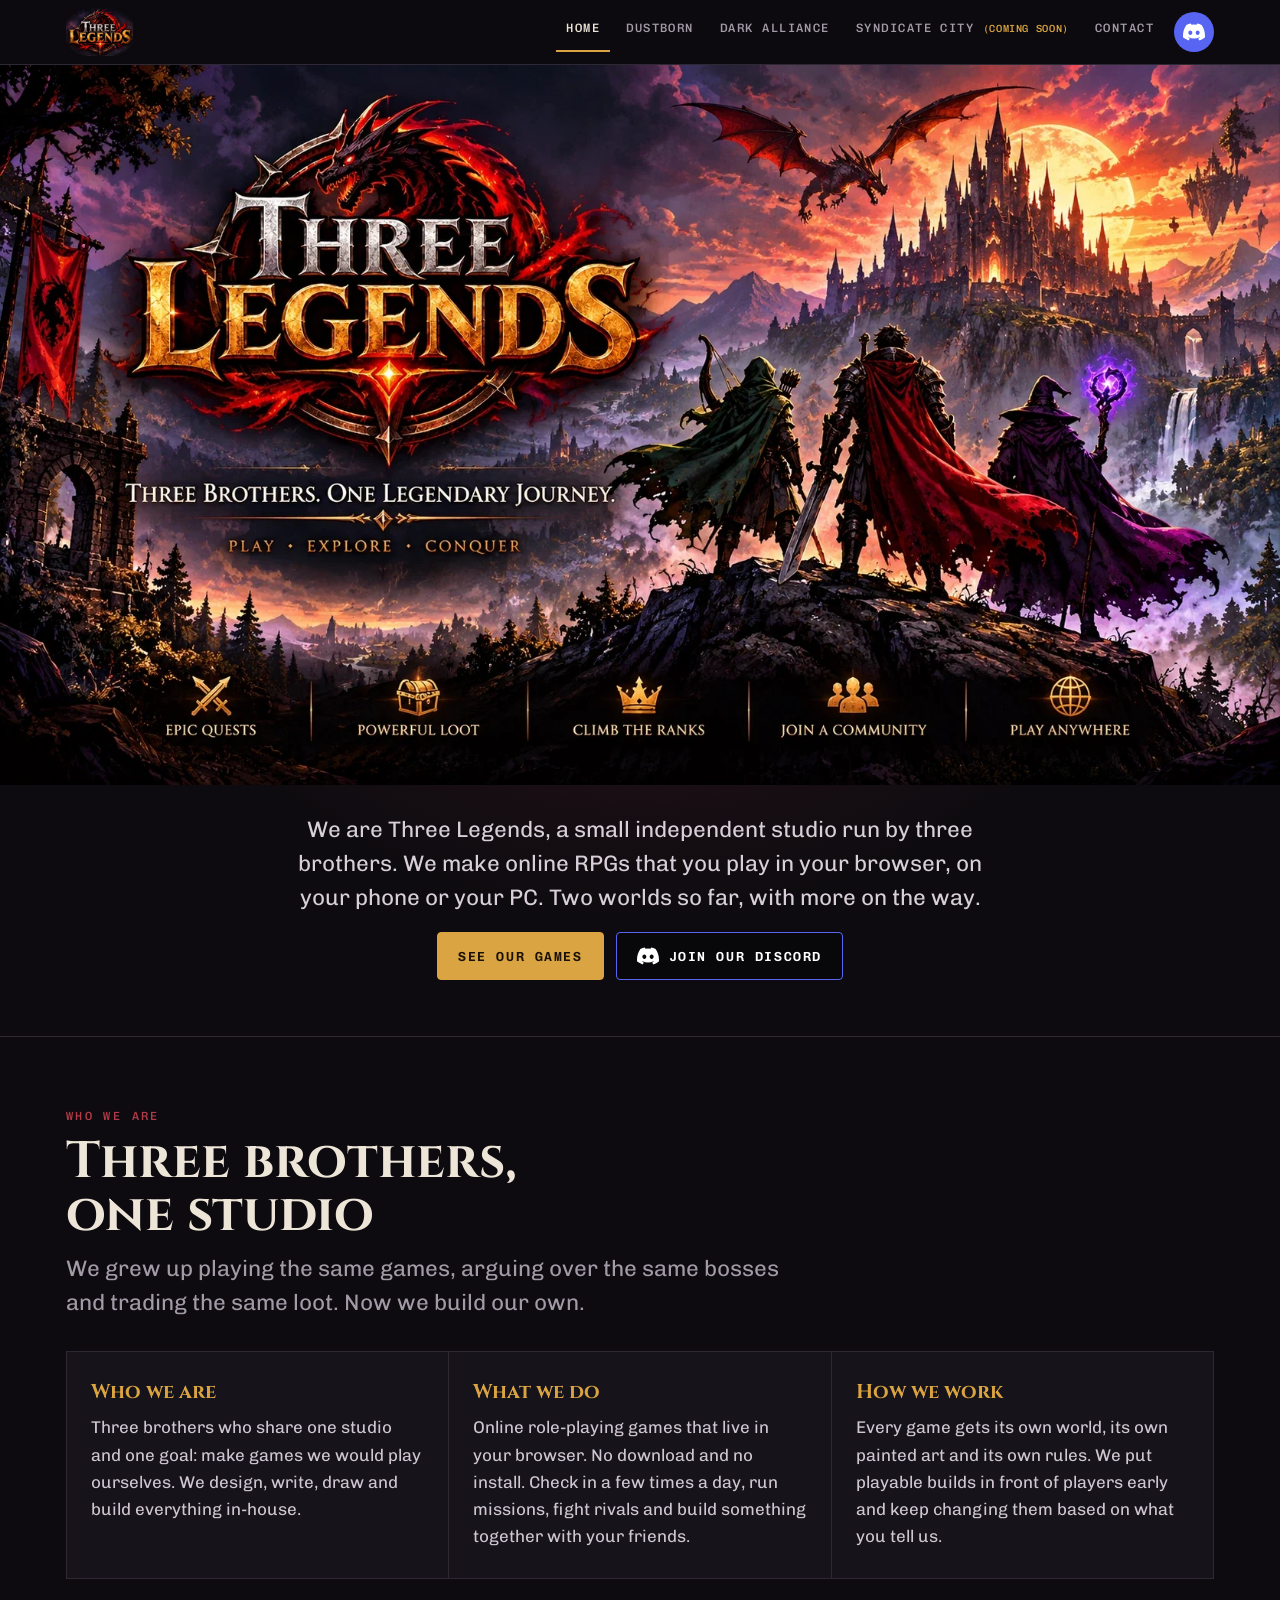
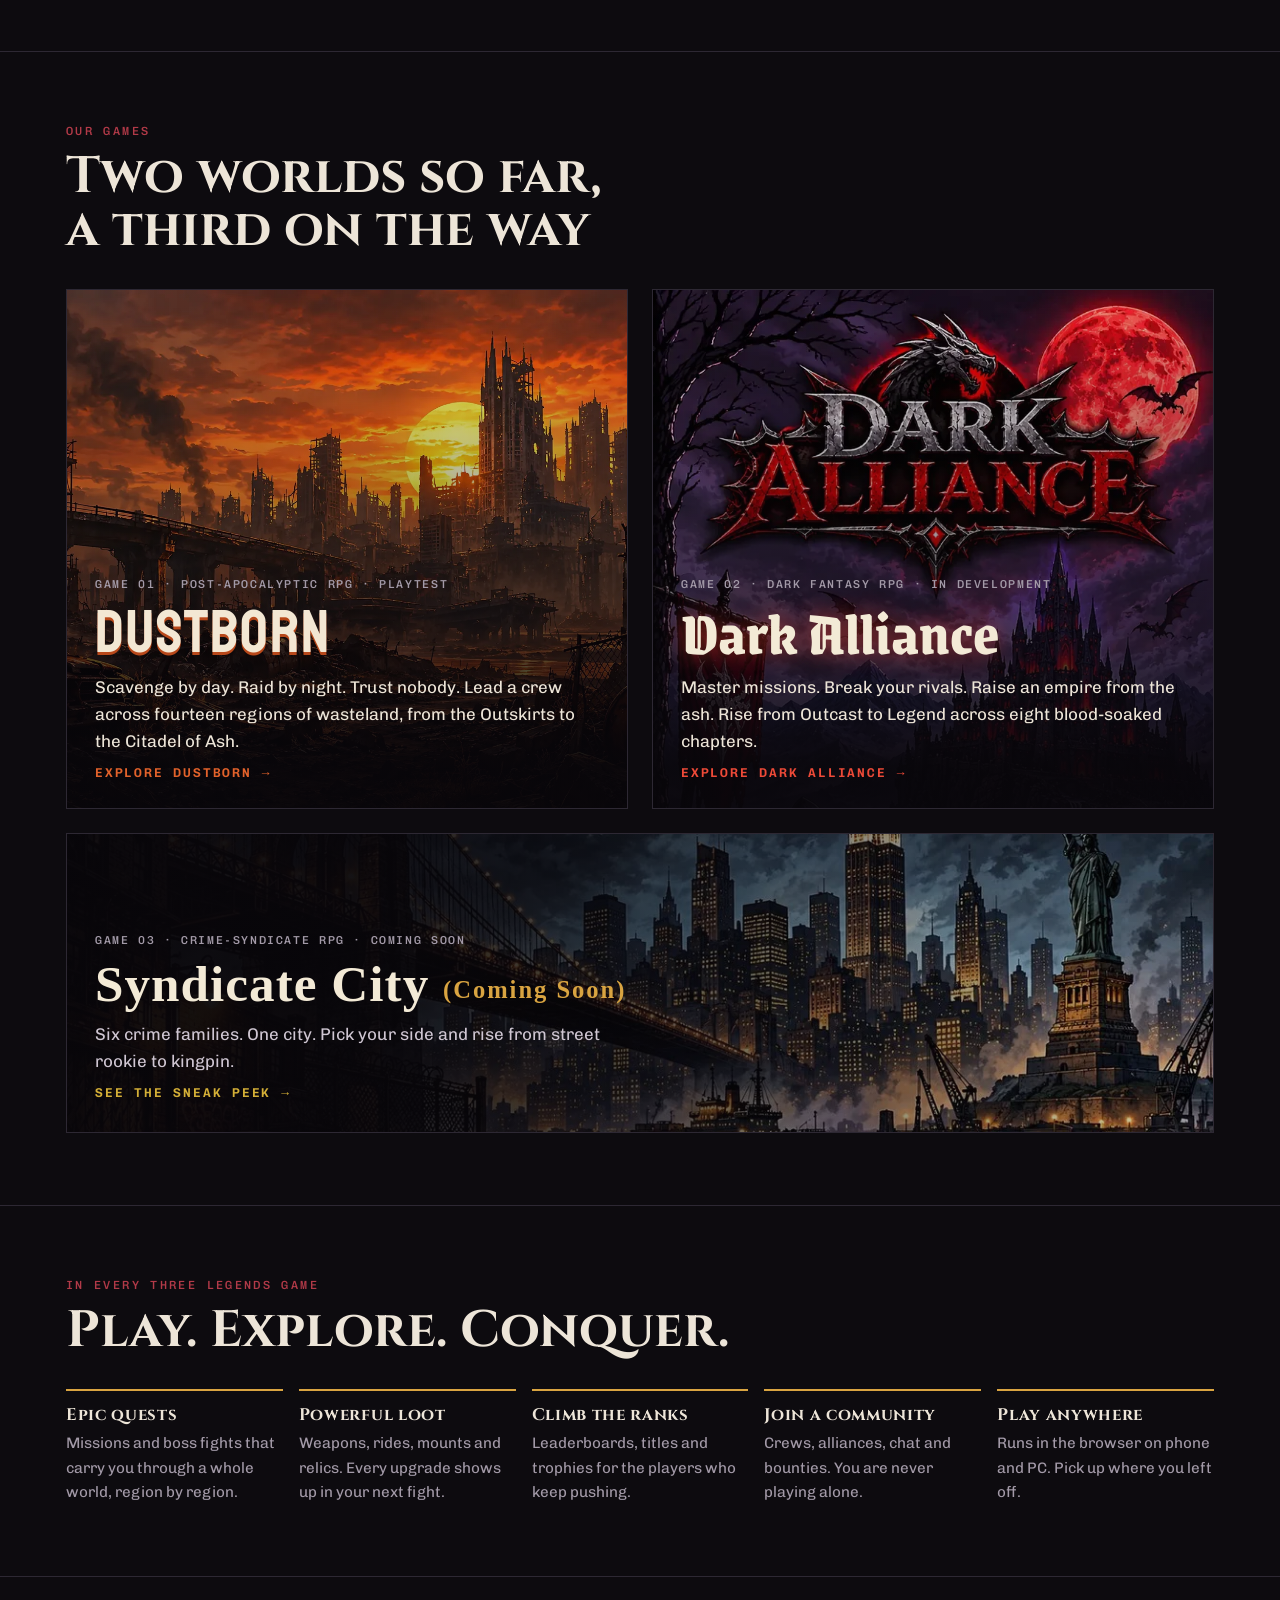
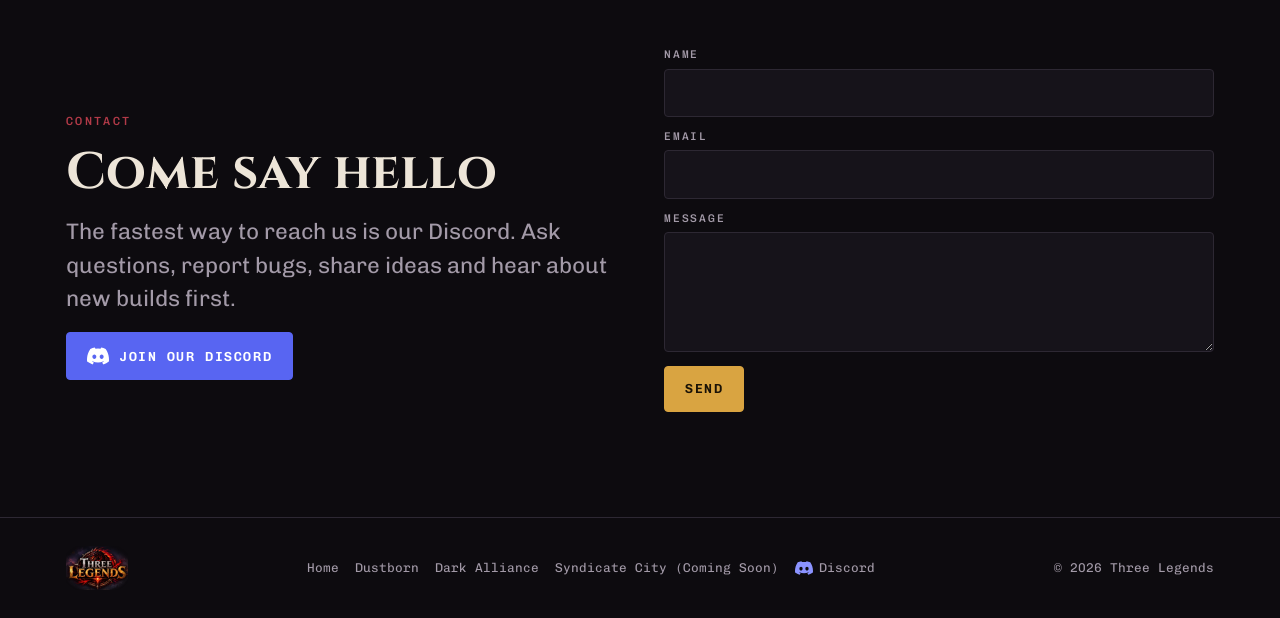
==== commit 37fbcbf3: "Add Syndicate City sneak-peek page (3 of 6 factions, rank climb, first look, art) Home card and menu" ====
--- a/index.html
+++ b/index.html
@@ -24,7 +24,7 @@
       <a href="index.html" aria-current="page" class="hide-sm">Home</a>
       <a href="dustborn.html">Dustborn</a>
       <a href="dark-alliance.html">Dark Alliance</a>
-      <a class="nav-soon" href="index.html#syndicate-city" title="Syndicate City is coming soon">Syndicate City <small>(Coming Soon)</small></a>
+      <a class="nav-soon" href="syndicate-city.html" title="Syndicate City: sneak peek">Syndicate City <small>(Coming Soon)</small></a>
       <a href="index.html#contact" class="hide-sm">Contact</a>
       <a class="discord" href="https://discord.gg/jhuXgywS7g" target="_blank" rel="noopener" aria-label="Join our Discord" title="Join our Discord"><svg viewBox="0 0 24 24" width="20" height="20" aria-hidden="true" fill="currentColor"><path d="M20.317 4.37a19.79 19.79 0 0 0-4.885-1.515.074.074 0 0 0-.079.037c-.21.375-.444.864-.608 1.25a18.27 18.27 0 0 0-5.487 0 12.64 12.64 0 0 0-.617-1.25.077.077 0 0 0-.079-.037A19.74 19.74 0 0 0 3.677 4.37a.07.07 0 0 0-.032.027C.533 9.046-.32 13.58.099 18.057a.082.082 0 0 0 .031.057 19.9 19.9 0 0 0 5.993 3.03.078.078 0 0 0 .084-.028c.462-.63.874-1.295 1.226-1.994a.076.076 0 0 0-.041-.106 13.1 13.1 0 0 1-1.872-.892.077.077 0 0 1-.008-.128c.126-.094.252-.192.372-.291a.074.074 0 0 1 .077-.01c3.928 1.793 8.18 1.793 12.062 0a.074.074 0 0 1 .078.01c.12.098.246.198.373.292a.077.077 0 0 1-.006.127 12.3 12.3 0 0 1-1.873.892.077.077 0 0 0-.041.107c.36.698.772 1.362 1.225 1.993a.076.076 0 0 0 .084.028 19.84 19.84 0 0 0 6.002-3.03.077.077 0 0 0 .032-.054c.5-5.177-.838-9.674-3.549-13.66a.061.061 0 0 0-.031-.03zM8.02 15.33c-1.183 0-2.157-1.085-2.157-2.419 0-1.333.956-2.419 2.157-2.419 1.21 0 2.176 1.096 2.157 2.42 0 1.333-.956 2.418-2.157 2.418zm7.975 0c-1.183 0-2.157-1.085-2.157-2.419 0-1.333.955-2.419 2.157-2.419 1.21 0 2.176 1.096 2.157 2.42 0 1.333-.946 2.418-2.157 2.418z"/></svg></a>
     </nav>
@@ -83,14 +83,15 @@
             <span class="go">Explore Dark Alliance</span>
           </div>
         </a>
-        <div class="gcard soon" id="syndicate-city" role="group" aria-label="Syndicate City, coming soon">
+        <a class="gcard soon sc" id="syndicate-city" href="syndicate-city.html">
+          <img src="assets/syndicate-city/sky_newyork.webp" alt="" loading="lazy">
           <div class="gbody">
-            <p class="meta">Game 03 · In the works</p>
+            <p class="meta">Game 03 · Crime-syndicate RPG · Coming soon</p>
             <h3>Syndicate City <span class="soon-tag">(Coming Soon)</span></h3>
-            <p>The next Three Legends world is on its way. Join our Discord to hear about it first.</p>
-            <div class="btns"><a class="btn ghost discord-btn" href="https://discord.gg/jhuXgywS7g" target="_blank" rel="noopener"><svg viewBox="0 0 24 24" width="20" height="20" aria-hidden="true" fill="currentColor"><path d="M20.317 4.37a19.79 19.79 0 0 0-4.885-1.515.074.074 0 0 0-.079.037c-.21.375-.444.864-.608 1.25a18.27 18.27 0 0 0-5.487 0 12.64 12.64 0 0 0-.617-1.25.077.077 0 0 0-.079-.037A19.74 19.74 0 0 0 3.677 4.37a.07.07 0 0 0-.032.027C.533 9.046-.32 13.58.099 18.057a.082.082 0 0 0 .031.057 19.9 19.9 0 0 0 5.993 3.03.078.078 0 0 0 .084-.028c.462-.63.874-1.295 1.226-1.994a.076.076 0 0 0-.041-.106 13.1 13.1 0 0 1-1.872-.892.077.077 0 0 1-.008-.128c.126-.094.252-.192.372-.291a.074.074 0 0 1 .077-.01c3.928 1.793 8.18 1.793 12.062 0a.074.074 0 0 1 .078.01c.12.098.246.198.373.292a.077.077 0 0 1-.006.127 12.3 12.3 0 0 1-1.873.892.077.077 0 0 0-.041.107c.36.698.772 1.362 1.225 1.993a.076.076 0 0 0 .084.028 19.84 19.84 0 0 0 6.002-3.03.077.077 0 0 0 .032-.054c.5-5.177-.838-9.674-3.549-13.66a.061.061 0 0 0-.031-.03zM8.02 15.33c-1.183 0-2.157-1.085-2.157-2.419 0-1.333.956-2.419 2.157-2.419 1.21 0 2.176 1.096 2.157 2.42 0 1.333-.956 2.418-2.157 2.418zm7.975 0c-1.183 0-2.157-1.085-2.157-2.419 0-1.333.955-2.419 2.157-2.419 1.21 0 2.176 1.096 2.157 2.42 0 1.333-.946 2.418-2.157 2.418z"/></svg><span>Get notified on Discord</span></a></div>
+            <p>Six crime families. One city. Pick your side and rise from street rookie to kingpin.</p>
+            <span class="go">See the sneak peek</span>
           </div>
-        </div>
+        </a>
       </div>
     </div>
   </section>
@@ -136,7 +137,7 @@
       <a href="index.html">Home</a>
       <a href="dustborn.html">Dustborn</a>
       <a href="dark-alliance.html">Dark Alliance</a>
-      <a href="index.html#syndicate-city">Syndicate City (Coming Soon)</a>
+      <a href="syndicate-city.html">Syndicate City (Coming Soon)</a>
       <a href="https://discord.gg/jhuXgywS7g" target="_blank" rel="noopener" class="fdiscord"><svg viewBox="0 0 24 24" width="20" height="20" aria-hidden="true" fill="currentColor"><path d="M20.317 4.37a19.79 19.79 0 0 0-4.885-1.515.074.074 0 0 0-.079.037c-.21.375-.444.864-.608 1.25a18.27 18.27 0 0 0-5.487 0 12.64 12.64 0 0 0-.617-1.25.077.077 0 0 0-.079-.037A19.74 19.74 0 0 0 3.677 4.37a.07.07 0 0 0-.032.027C.533 9.046-.32 13.58.099 18.057a.082.082 0 0 0 .031.057 19.9 19.9 0 0 0 5.993 3.03.078.078 0 0 0 .084-.028c.462-.63.874-1.295 1.226-1.994a.076.076 0 0 0-.041-.106 13.1 13.1 0 0 1-1.872-.892.077.077 0 0 1-.008-.128c.126-.094.252-.192.372-.291a.074.074 0 0 1 .077-.01c3.928 1.793 8.18 1.793 12.062 0a.074.074 0 0 1 .078.01c.12.098.246.198.373.292a.077.077 0 0 1-.006.127 12.3 12.3 0 0 1-1.873.892.077.077 0 0 0-.041.107c.36.698.772 1.362 1.225 1.993a.076.076 0 0 0 .084.028 19.84 19.84 0 0 0 6.002-3.03.077.077 0 0 0 .032-.054c.5-5.177-.838-9.674-3.549-13.66a.061.061 0 0 0-.031-.03zM8.02 15.33c-1.183 0-2.157-1.085-2.157-2.419 0-1.333.956-2.419 2.157-2.419 1.21 0 2.176 1.096 2.157 2.42 0 1.333-.956 2.418-2.157 2.418zm7.975 0c-1.183 0-2.157-1.085-2.157-2.419 0-1.333.955-2.419 2.157-2.419 1.21 0 2.176 1.096 2.157 2.42 0 1.333-.946 2.418-2.157 2.418z"/></svg><span>Discord</span></a>
     </nav>
     <span>© <span id="yr">2026</span> Three Legends</span>
--- a/assets/site.css
+++ b/assets/site.css
@@ -36,6 +36,14 @@
   --accent: #c8141f; --accent-2: #d2ad55; --on-accent: #fff3e6;
   --f-display: "Grenze Gotisch", "UnifrakturCook", "Times New Roman", serif;
   --f-body: "Alegreya Sans", "Gill Sans", "Trebuchet MS", sans-serif;
+}
+
+body.sc {
+  --ink: #0f1114; --ink-2: #181b20; --ink-3: #21252b; --line: #2e333b;
+  --bone: #efe8d8; --mute: #a6a196;
+  --accent: #d4af37; --accent-2: #d4af37; --on-accent: #17130a;
+  --f-display: "Playfair Display", Georgia, serif;
+  --f-body: "Inter", system-ui, sans-serif;
 }
 
 * { box-sizing: border-box; }
@@ -337,3 +345,37 @@
   .top nav a.nav-soon { display: inline-flex; flex-direction: column; align-items: center; line-height: 1.15; }
   .top nav a.nav-soon small { font-size: .8em; letter-spacing: .02em; }
 }
+
+/* ---------- Store group headings (Scrip packs, Supply deals, ...) ---------- */
+.store-grid .sgroup { grid-column: 1 / -1; margin-top: 18px; padding-bottom: 6px; border-bottom: 1px solid var(--line);
+  font-family: var(--f-display); font-size: 1.6rem; font-weight: 400; letter-spacing: .03em; color: var(--accent); }
+.store-grid .sgroup:first-child { margin-top: 0; }
+body.da .store-grid .sgroup { font-weight: 800; }
+
+/* ---------- Syndicate City: home card + sneak-peek page ---------- */
+.gcard.soon.sc { min-height: 300px; background: var(--ink-2); }
+.gcard.soon.sc::after { display: block; background: linear-gradient(90deg, rgba(8,6,10,.95) 25%, rgba(8,6,10,.55) 60%, rgba(8,6,10,.15)); }
+.gcard.soon.sc h3 { font-family: "Playfair Display", Georgia, serif; font-weight: 800; color: #f3ead6; }
+.gcard.soon.sc .go { color: #d4af37; }
+body.sc .eyebrow { font-family: var(--f-body); font-weight: 600; letter-spacing: .18em; }
+body.sc .head h2, body.sc .sc-h2 { font-weight: 800; font-size: clamp(2rem, 4.4vw, 3.2rem); font-family: var(--f-display); }
+body.sc .btn { font: 700 .85rem/1 var(--f-body); letter-spacing: .08em; }
+body.sc .ghero h1 { font-weight: 800; color: #f3ead6; text-shadow: 0 0 30px rgba(212,175,55,.35), 0 3px 0 #000; }
+body.sc .ghero::after { background: linear-gradient(90deg, rgba(15,17,20,.95) 25%, rgba(15,17,20,.6) 60%, rgba(15,17,20,.25)), linear-gradient(0deg, var(--ink) 3%, transparent 35%); }
+body.sc .feats b { font-weight: 700; font-size: 1.35rem; }
+body.sc .gal .cap b { font-weight: 700; }
+body.sc .cls h3 { font-weight: 800; font-size: 1.55rem; }
+.sc-crews { grid-template-columns: repeat(3, minmax(0, 1fr)); }
+.sc-crews .cls img { aspect-ratio: 470 / 413; object-position: center; }
+.cls.locked { position: relative; }
+.cls.locked img { filter: grayscale(.6); }
+.cls.locked::before { content: "?"; position: absolute; left: 0; right: 0; top: 0; aspect-ratio: 470 / 413; display: grid; place-items: center; font: 800 5rem/1 var(--f-display); color: rgba(212,175,55,.55); z-index: 1; }
+.cls.locked h3 { color: var(--mute); }
+.sc-rise { list-style: none; margin: 0; padding: 0; display: grid; grid-template-columns: repeat(3, minmax(0, 1fr)); gap: 16px; counter-reset: none; }
+.sc-rise li { background: var(--ink-2); border: 1px solid var(--line); display: grid; gap: 4px; padding-bottom: 14px; text-align: center; position: relative; }
+.sc-rise img { width: 100%; aspect-ratio: 1; object-fit: cover; margin-bottom: 8px; }
+.sc-rise b { font: 600 .75rem/1.2 var(--f-body); letter-spacing: .16em; text-transform: uppercase; color: var(--accent); }
+.sc-rise span { font: 700 1.3rem/1.2 var(--f-display); }
+.sc-rise li + li::before { content: "→"; position: absolute; left: -15px; top: 40%; transform: translateX(-50%); color: var(--accent); font-size: 1.4rem; }
+@media (max-width: 900px) { .sc-crews { grid-template-columns: repeat(2, minmax(0, 1fr)); } }
+@media (max-width: 520px) { .sc-rise { gap: 10px; } .sc-rise span { font-size: 1rem; } .sc-rise li + li::before { left: -5px; font-size: 1rem; } }
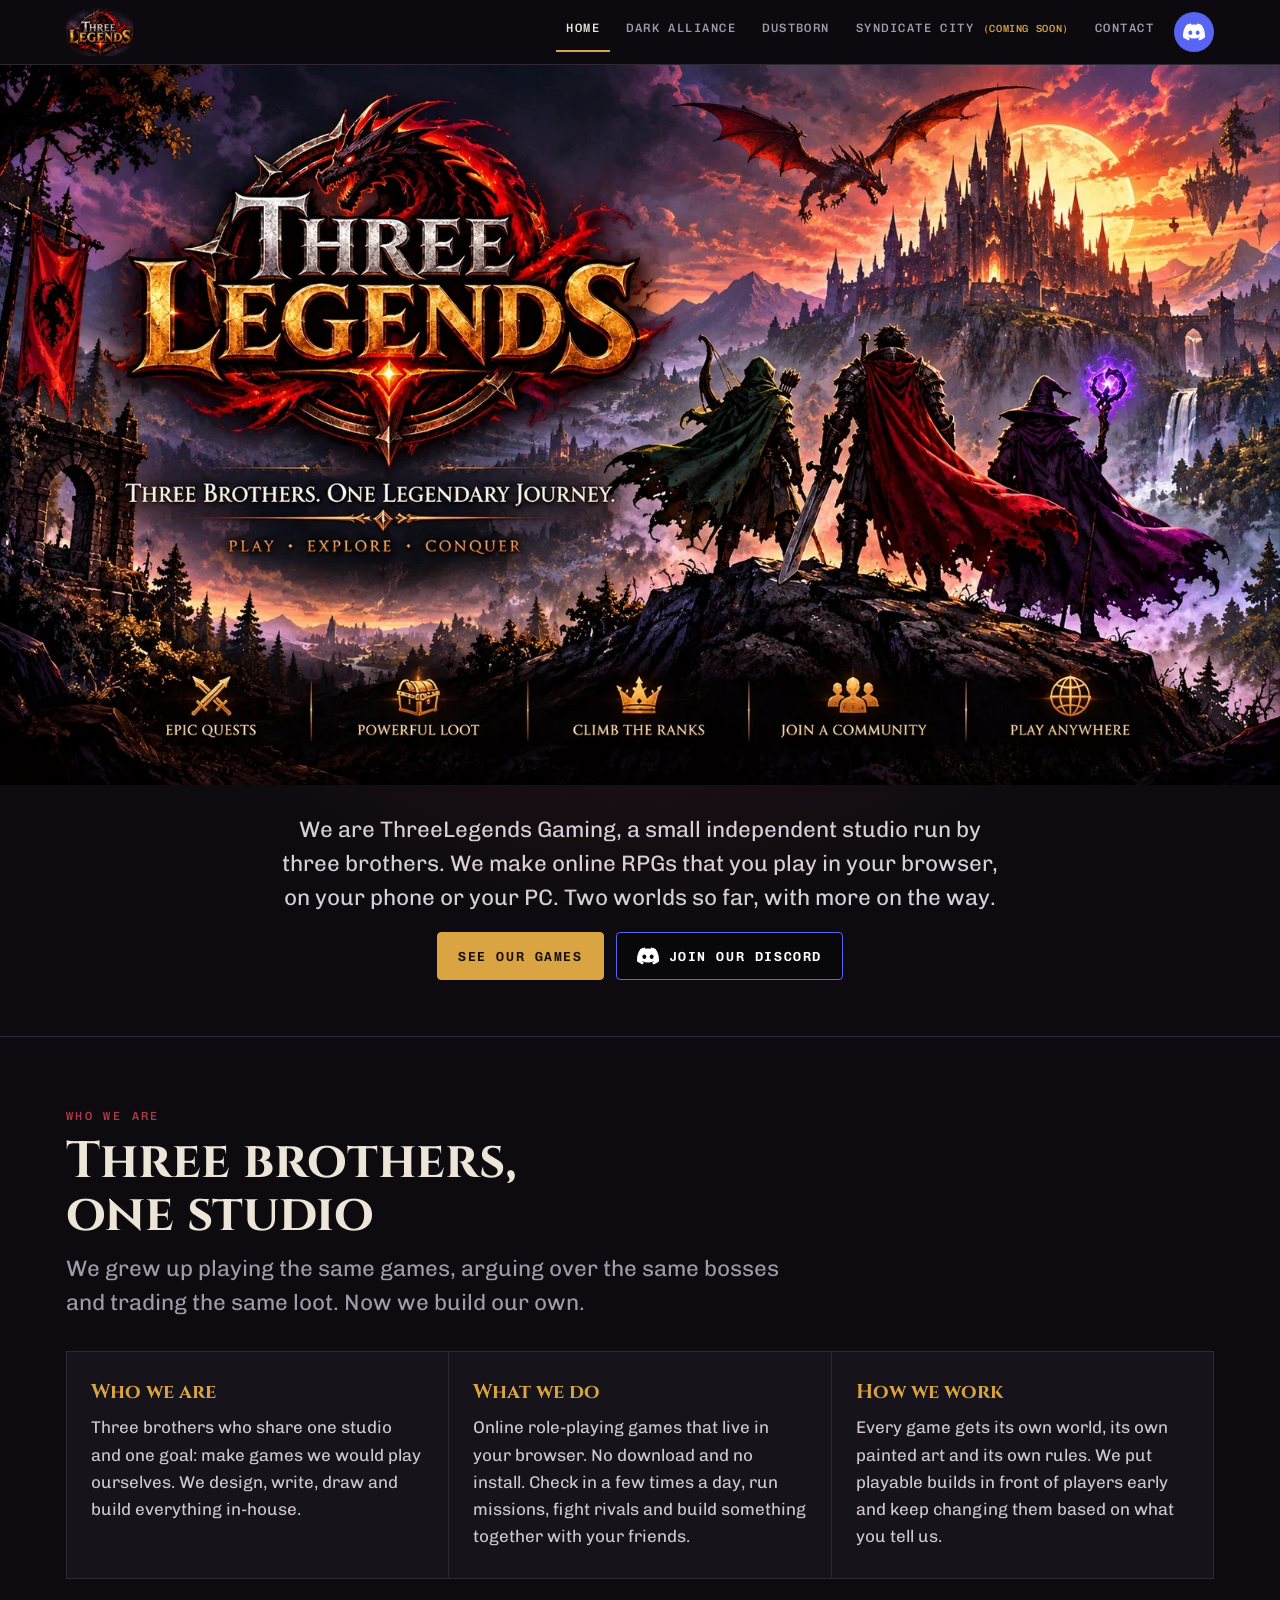
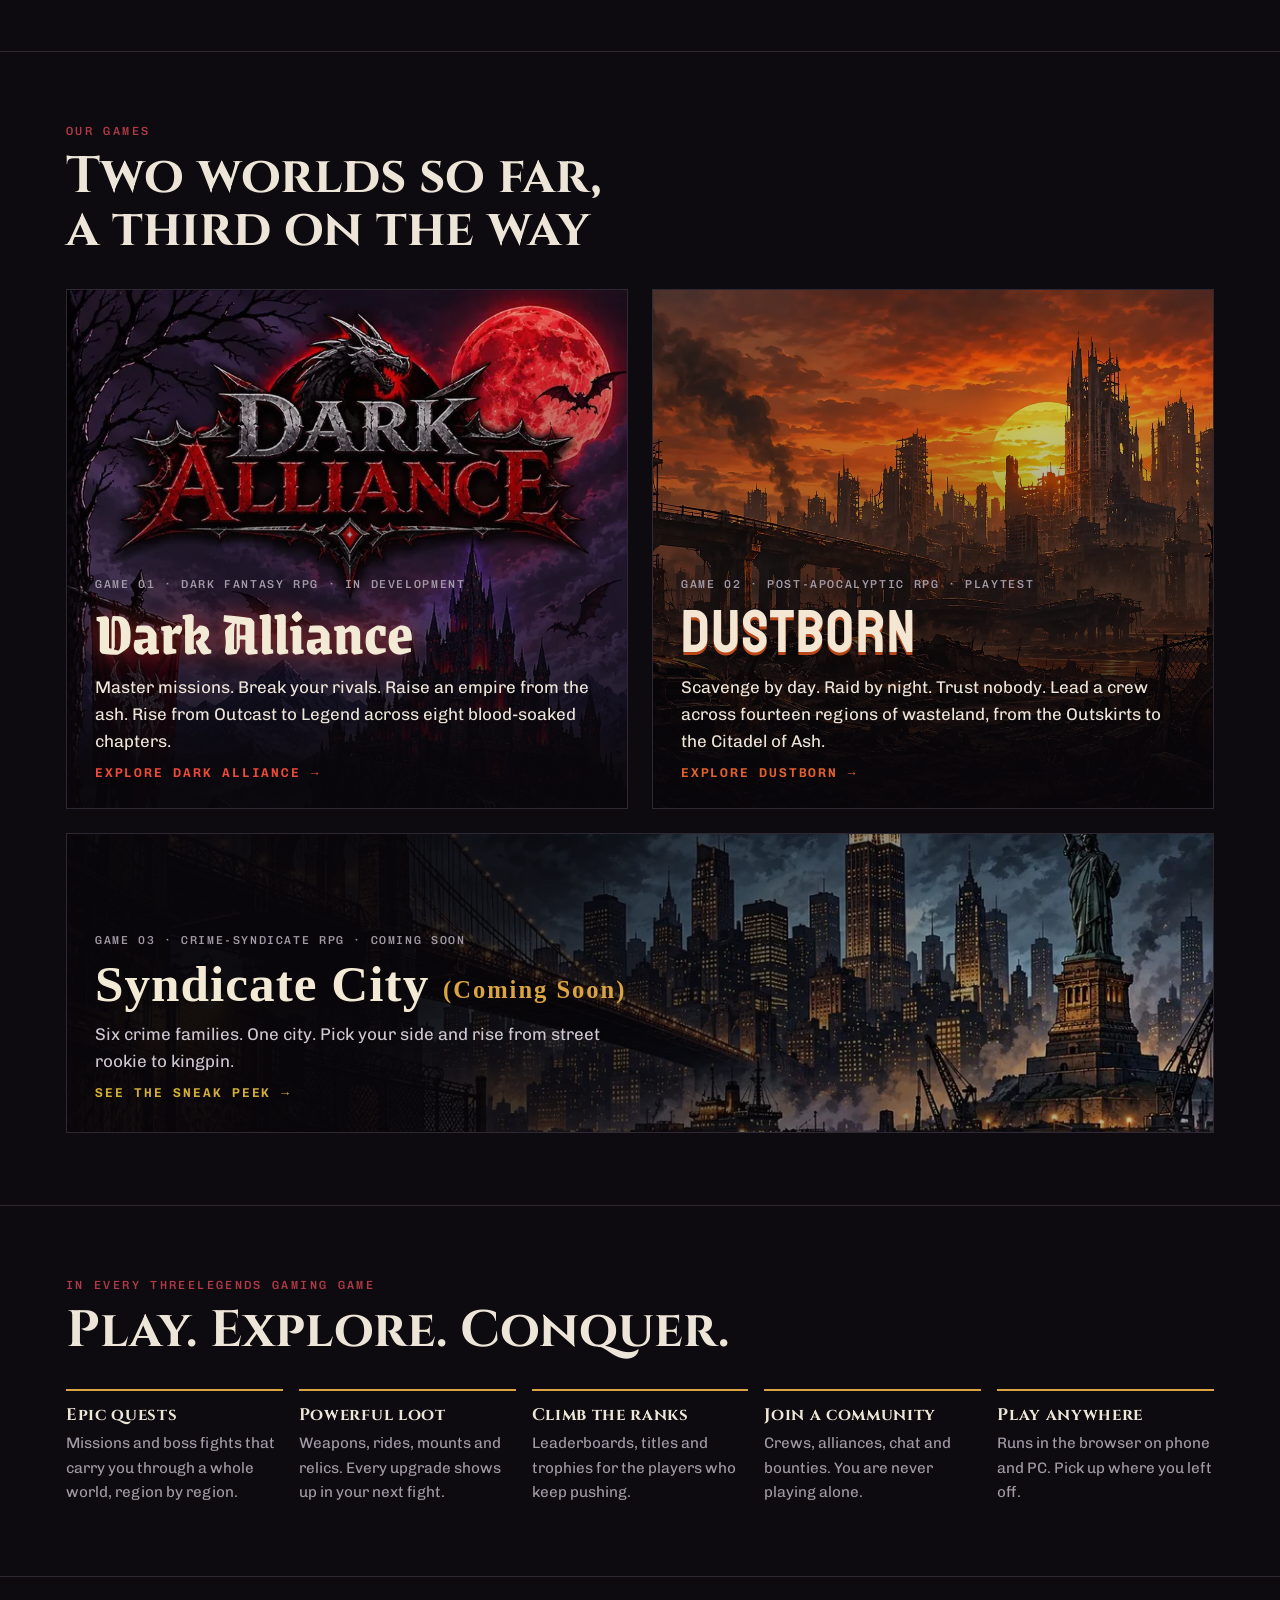
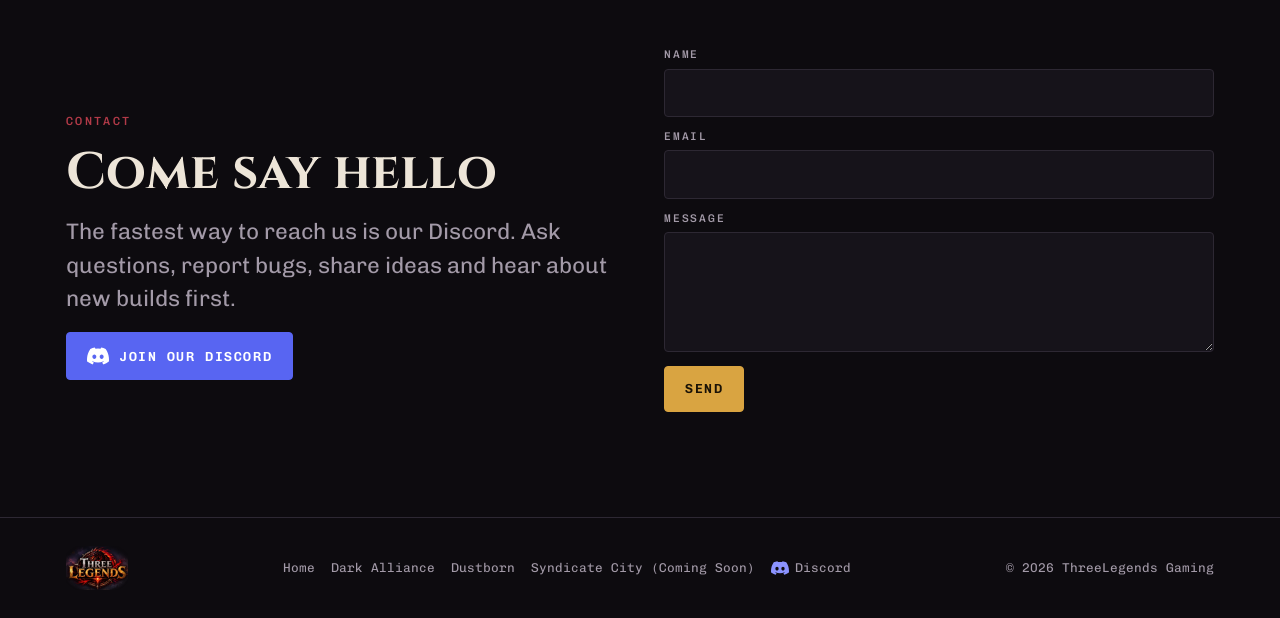
==== commit e840473d: "Studio name is now ThreeLegends Gaming; Dark Alliance is Game 01, Dustborn Game 02 Co-Authored-By: C" ====
--- a/index.html
+++ b/index.html
@@ -3,9 +3,9 @@
 <head>
 <meta charset="utf-8">
 <meta name="viewport" content="width=device-width, initial-scale=1, viewport-fit=cover">
-<title>Three Legends</title>
+<title>ThreeLegends Gaming</title>
 <meta name="claude:viewport-fit-sides" content="cover">
-<meta name="description" content="Three Legends: three brothers making browser RPGs. Home of Dustborn and Dark Alliance.">
+<meta name="description" content="ThreeLegends Gaming: three brothers making browser RPGs. Home of Dark Alliance and Dustborn.">
 <meta name="theme-color" content="#0d0b0f">
 <link rel="preconnect" href="https://fonts.googleapis.com">
 <link rel="preconnect" href="https://fonts.gstatic.com" crossorigin>
@@ -19,11 +19,11 @@
 <body class="studio">
 <header class="top">
   <div class="wrap">
-    <a class="brand" href="index.html" aria-label="Three Legends home"><img src="assets/three-legends-emblem-sm.webp" width="360" height="257" alt="Three Legends"></a>
+    <a class="brand" href="index.html" aria-label="ThreeLegends Gaming home"><img src="assets/three-legends-emblem-sm.webp" width="360" height="257" alt="ThreeLegends Gaming"></a>
     <nav aria-label="Main">
       <a href="index.html" aria-current="page" class="hide-sm">Home</a>
+      <a href="dark-alliance.html">Dark Alliance</a>
       <a href="dustborn.html">Dustborn</a>
-      <a href="dark-alliance.html">Dark Alliance</a>
       <a class="nav-soon" href="syndicate-city.html" title="Syndicate City: sneak peek">Syndicate City <small>(Coming Soon)</small></a>
       <a href="index.html#contact" class="hide-sm">Contact</a>
       <a class="discord" href="https://discord.gg/jhuXgywS7g" target="_blank" rel="noopener" aria-label="Join our Discord" title="Join our Discord"><svg viewBox="0 0 24 24" width="20" height="20" aria-hidden="true" fill="currentColor"><path d="M20.317 4.37a19.79 19.79 0 0 0-4.885-1.515.074.074 0 0 0-.079.037c-.21.375-.444.864-.608 1.25a18.27 18.27 0 0 0-5.487 0 12.64 12.64 0 0 0-.617-1.25.077.077 0 0 0-.079-.037A19.74 19.74 0 0 0 3.677 4.37a.07.07 0 0 0-.032.027C.533 9.046-.32 13.58.099 18.057a.082.082 0 0 0 .031.057 19.9 19.9 0 0 0 5.993 3.03.078.078 0 0 0 .084-.028c.462-.63.874-1.295 1.226-1.994a.076.076 0 0 0-.041-.106 13.1 13.1 0 0 1-1.872-.892.077.077 0 0 1-.008-.128c.126-.094.252-.192.372-.291a.074.074 0 0 1 .077-.01c3.928 1.793 8.18 1.793 12.062 0a.074.074 0 0 1 .078.01c.12.098.246.198.373.292a.077.077 0 0 1-.006.127 12.3 12.3 0 0 1-1.873.892.077.077 0 0 0-.041.107c.36.698.772 1.362 1.225 1.993a.076.076 0 0 0 .084.028 19.84 19.84 0 0 0 6.002-3.03.077.077 0 0 0 .032-.054c.5-5.177-.838-9.674-3.549-13.66a.061.061 0 0 0-.031-.03zM8.02 15.33c-1.183 0-2.157-1.085-2.157-2.419 0-1.333.956-2.419 2.157-2.419 1.21 0 2.176 1.096 2.157 2.42 0 1.333-.956 2.418-2.157 2.418zm7.975 0c-1.183 0-2.157-1.085-2.157-2.419 0-1.333.955-2.419 2.157-2.419 1.21 0 2.176 1.096 2.157 2.42 0 1.333-.946 2.418-2.157 2.418z"/></svg></a>
@@ -32,10 +32,10 @@
 </header>
 
 <main id="home">
-  <section class="crest" aria-label="Three Legends">
-    <img class="banner" src="assets/three-legends-banner.webp" srcset="assets/three-legends-banner-sm.webp 1000w, assets/three-legends-banner.webp 1672w" sizes="(max-width: 1672px) 100vw, 1672px" width="1672" height="941" alt="Three Legends: Three brothers. One legendary journey. An archer, a knight and a wizard look out over a castle under a blood-red sky, with a dragon overhead. Play, explore, conquer.">
+  <section class="crest" aria-label="ThreeLegends Gaming">
+    <img class="banner" src="assets/three-legends-banner.webp" srcset="assets/three-legends-banner-sm.webp 1000w, assets/three-legends-banner.webp 1672w" sizes="(max-width: 1672px) 100vw, 1672px" width="1672" height="941" alt="ThreeLegends Gaming: Three brothers. One legendary journey. An archer, a knight and a wizard look out over a castle under a blood-red sky, with a dragon overhead. Play, explore, conquer.">
     <div class="wrap">
-      <p class="lead">We are Three Legends, a small independent studio run by three brothers. We make online RPGs that you play in your browser, on your phone or your PC. Two worlds so far, with more on the way.</p>
+      <p class="lead">We are ThreeLegends Gaming, a small independent studio run by three brothers. We make online RPGs that you play in your browser, on your phone or your PC. Two worlds so far, with more on the way.</p>
       <div class="btns" style="justify-content:center">
         <a class="btn" href="#games">See our games</a>
         <a class="btn ghost discord-btn" href="https://discord.gg/jhuXgywS7g" target="_blank" rel="noopener"><svg viewBox="0 0 24 24" width="20" height="20" aria-hidden="true" fill="currentColor"><path d="M20.317 4.37a19.79 19.79 0 0 0-4.885-1.515.074.074 0 0 0-.079.037c-.21.375-.444.864-.608 1.25a18.27 18.27 0 0 0-5.487 0 12.64 12.64 0 0 0-.617-1.25.077.077 0 0 0-.079-.037A19.74 19.74 0 0 0 3.677 4.37a.07.07 0 0 0-.032.027C.533 9.046-.32 13.58.099 18.057a.082.082 0 0 0 .031.057 19.9 19.9 0 0 0 5.993 3.03.078.078 0 0 0 .084-.028c.462-.63.874-1.295 1.226-1.994a.076.076 0 0 0-.041-.106 13.1 13.1 0 0 1-1.872-.892.077.077 0 0 1-.008-.128c.126-.094.252-.192.372-.291a.074.074 0 0 1 .077-.01c3.928 1.793 8.18 1.793 12.062 0a.074.074 0 0 1 .078.01c.12.098.246.198.373.292a.077.077 0 0 1-.006.127 12.3 12.3 0 0 1-1.873.892.077.077 0 0 0-.041.107c.36.698.772 1.362 1.225 1.993a.076.076 0 0 0 .084.028 19.84 19.84 0 0 0 6.002-3.03.077.077 0 0 0 .032-.054c.5-5.177-.838-9.674-3.549-13.66a.061.061 0 0 0-.031-.03zM8.02 15.33c-1.183 0-2.157-1.085-2.157-2.419 0-1.333.956-2.419 2.157-2.419 1.21 0 2.176 1.096 2.157 2.42 0 1.333-.956 2.418-2.157 2.418zm7.975 0c-1.183 0-2.157-1.085-2.157-2.419 0-1.333.955-2.419 2.157-2.419 1.21 0 2.176 1.096 2.157 2.42 0 1.333-.946 2.418-2.157 2.418z"/></svg><span>Join our Discord</span></a>
@@ -65,22 +65,22 @@
         <h2 id="games-title">Two worlds so far, a third on the way</h2>
       </div>
       <div class="games">
+        <a class="gcard dark" href="dark-alliance.html">
+          <img src="assets/dark-alliance/hero.webp" alt="" loading="lazy" style="object-position:center top">
+          <div class="gbody">
+            <p class="meta">Game 01 · Dark fantasy RPG · In development</p>
+            <h3>Dark Alliance</h3>
+            <p>Master missions. Break your rivals. Raise an empire from the ash. Rise from Outcast to Legend across eight blood-soaked chapters.</p>
+            <span class="go">Explore Dark Alliance</span>
+          </div>
+        </a>
         <a class="gcard dust" href="dustborn.html">
           <img src="assets/dustborn/hero.webp" alt="" loading="lazy">
           <div class="gbody">
-            <p class="meta">Game 01 · Post-apocalyptic RPG · Playtest</p>
+            <p class="meta">Game 02 · Post-apocalyptic RPG · Playtest</p>
             <h3>Dustborn</h3>
             <p>Scavenge by day. Raid by night. Trust nobody. Lead a crew across fourteen regions of wasteland, from the Outskirts to the Citadel of Ash.</p>
             <span class="go">Explore Dustborn</span>
-          </div>
-        </a>
-        <a class="gcard dark" href="dark-alliance.html">
-          <img src="assets/dark-alliance/hero.webp" alt="" loading="lazy" style="object-position:center top">
-          <div class="gbody">
-            <p class="meta">Game 02 · Dark fantasy RPG · In development</p>
-            <h3>Dark Alliance</h3>
-            <p>Master missions. Break your rivals. Raise an empire from the ash. Rise from Outcast to Legend across eight blood-soaked chapters.</p>
-            <span class="go">Explore Dark Alliance</span>
           </div>
         </a>
         <a class="gcard soon sc" id="syndicate-city" href="syndicate-city.html">
@@ -99,7 +99,7 @@
   <section class="band" aria-labelledby="pillars-title">
     <div class="wrap">
       <div class="head">
-        <p class="eyebrow">In every Three Legends game</p>
+        <p class="eyebrow">In every ThreeLegends Gaming game</p>
         <h2 id="pillars-title">Play. Explore. Conquer.</h2>
       </div>
       <ul class="pillars">
@@ -132,15 +132,15 @@
 </main>
 <footer>
   <div class="wrap">
-    <a href="index.html"><img src="assets/three-legends-emblem-sm.webp" width="360" height="257" alt="Three Legends"></a>
+    <a href="index.html"><img src="assets/three-legends-emblem-sm.webp" width="360" height="257" alt="ThreeLegends Gaming"></a>
     <nav aria-label="Footer">
       <a href="index.html">Home</a>
+      <a href="dark-alliance.html">Dark Alliance</a>
       <a href="dustborn.html">Dustborn</a>
-      <a href="dark-alliance.html">Dark Alliance</a>
       <a href="syndicate-city.html">Syndicate City (Coming Soon)</a>
       <a href="https://discord.gg/jhuXgywS7g" target="_blank" rel="noopener" class="fdiscord"><svg viewBox="0 0 24 24" width="20" height="20" aria-hidden="true" fill="currentColor"><path d="M20.317 4.37a19.79 19.79 0 0 0-4.885-1.515.074.074 0 0 0-.079.037c-.21.375-.444.864-.608 1.25a18.27 18.27 0 0 0-5.487 0 12.64 12.64 0 0 0-.617-1.25.077.077 0 0 0-.079-.037A19.74 19.74 0 0 0 3.677 4.37a.07.07 0 0 0-.032.027C.533 9.046-.32 13.58.099 18.057a.082.082 0 0 0 .031.057 19.9 19.9 0 0 0 5.993 3.03.078.078 0 0 0 .084-.028c.462-.63.874-1.295 1.226-1.994a.076.076 0 0 0-.041-.106 13.1 13.1 0 0 1-1.872-.892.077.077 0 0 1-.008-.128c.126-.094.252-.192.372-.291a.074.074 0 0 1 .077-.01c3.928 1.793 8.18 1.793 12.062 0a.074.074 0 0 1 .078.01c.12.098.246.198.373.292a.077.077 0 0 1-.006.127 12.3 12.3 0 0 1-1.873.892.077.077 0 0 0-.041.107c.36.698.772 1.362 1.225 1.993a.076.076 0 0 0 .084.028 19.84 19.84 0 0 0 6.002-3.03.077.077 0 0 0 .032-.054c.5-5.177-.838-9.674-3.549-13.66a.061.061 0 0 0-.031-.03zM8.02 15.33c-1.183 0-2.157-1.085-2.157-2.419 0-1.333.956-2.419 2.157-2.419 1.21 0 2.176 1.096 2.157 2.42 0 1.333-.956 2.418-2.157 2.418zm7.975 0c-1.183 0-2.157-1.085-2.157-2.419 0-1.333.955-2.419 2.157-2.419 1.21 0 2.176 1.096 2.157 2.42 0 1.333-.946 2.418-2.157 2.418z"/></svg><span>Discord</span></a>
     </nav>
-    <span>© <span id="yr">2026</span> Three Legends</span>
+    <span>© <span id="yr">2026</span> ThreeLegends Gaming</span>
   </div>
 </footer>
 <script src="assets/site.js"></script>
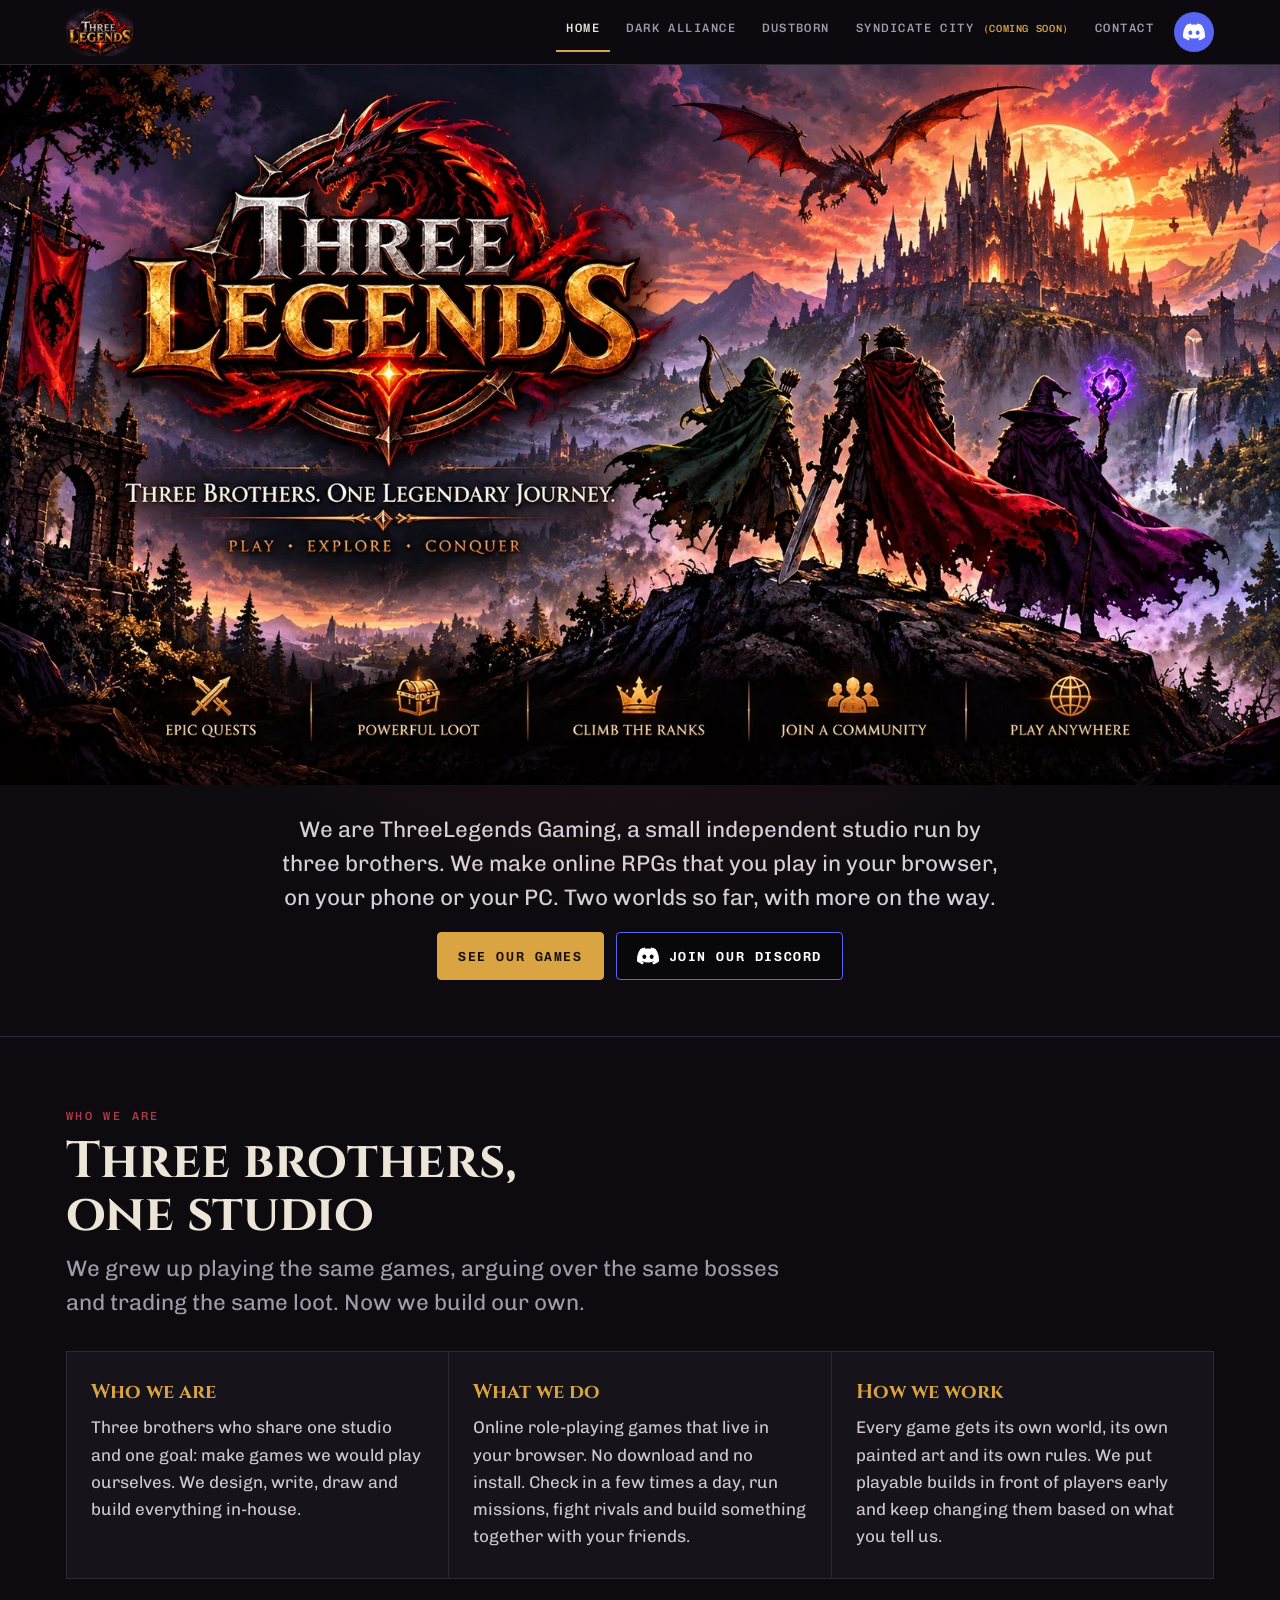
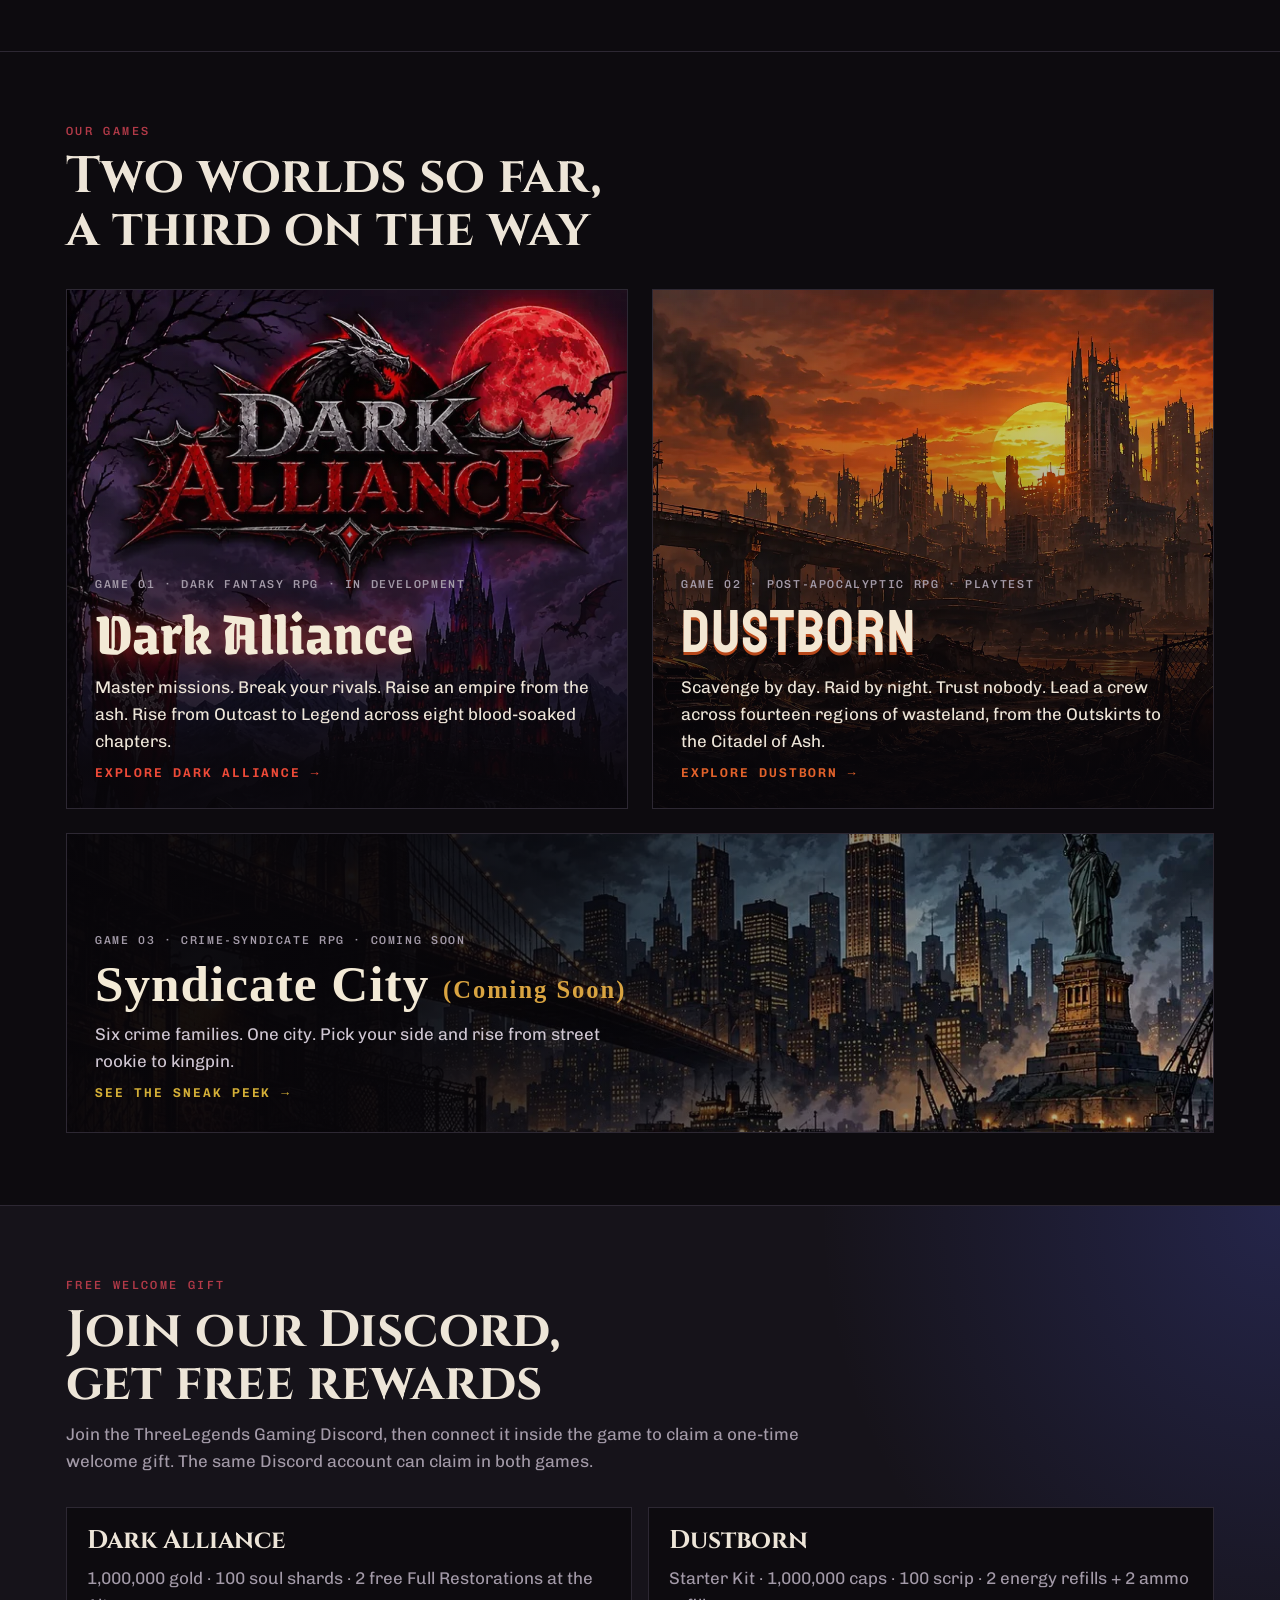
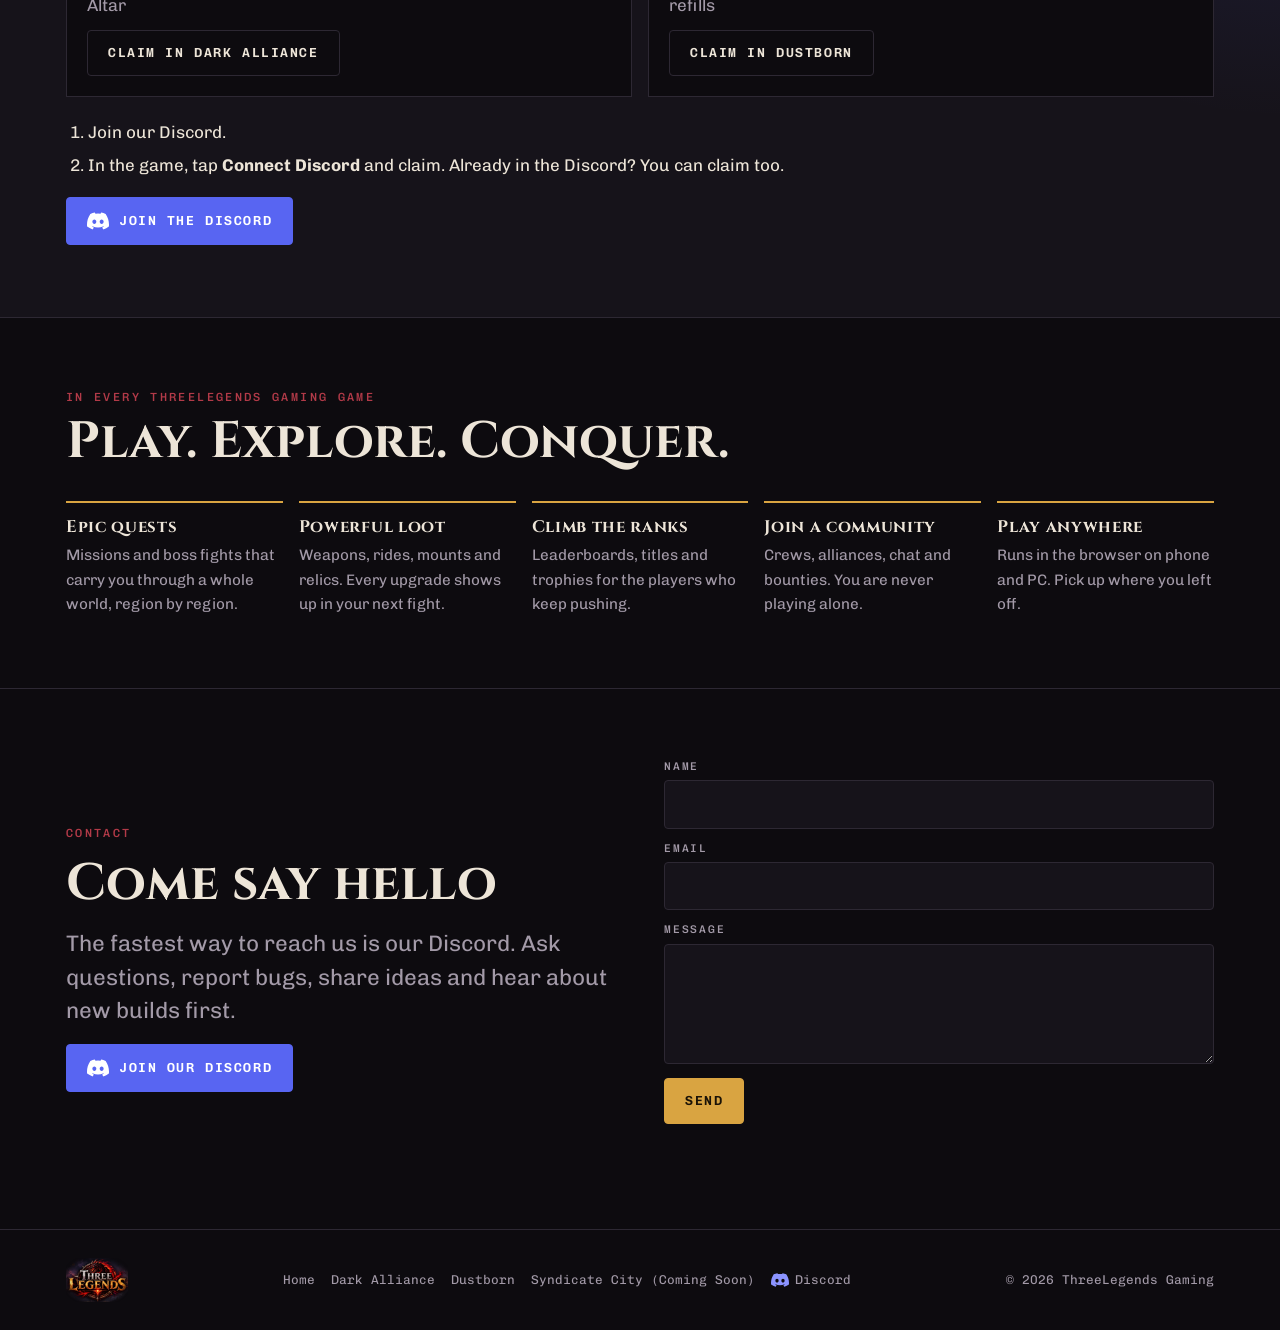
==== commit df0676e8: "Add Discord rewards section (home and both game pages) with claim links Co-Authored-By: Claude Opus " ====
--- a/index.html
+++ b/index.html
@@ -96,6 +96,16 @@
     </div>
   </section>
 
+
+  <section class="band rewards" id="discord-rewards" aria-labelledby="rw-title">
+    <div class="wrap">
+      <div class="head"><p class="eyebrow">Free welcome gift</p><h2 id="rw-title">Join our Discord, get free rewards</h2><p class="muted">Join the ThreeLegends Gaming Discord, then connect it inside the game to claim a one-time welcome gift. The same Discord account can claim in both games.</p></div>
+      <div class="rw-games"><div class="rw-game"><h3>Dark Alliance</h3><p>1,000,000 gold · 100 soul shards · 2 free Full Restorations at the Altar</p><a class="btn ghost" href="https://darkalliance.threelegendsgaming.com/?discord-reward" target="_blank" rel="noopener">Claim in Dark Alliance</a></div><div class="rw-game"><h3>Dustborn</h3><p>Starter Kit · 1,000,000 caps · 100 scrip · 2 energy refills + 2 ammo refills</p><a class="btn ghost" href="https://dustborn.threelegendsgaming.com/#/discord-reward" target="_blank" rel="noopener">Claim in Dustborn</a></div></div>
+      <ol class="rw-steps"><li>Join our Discord.</li><li>In the game, tap <b>Connect Discord</b> and claim. Already in the Discord? You can claim too.</li></ol>
+      <div class="btns"><a class="btn discord-btn" href="https://discord.gg/jhuXgywS7g" target="_blank" rel="noopener"><svg viewBox="0 0 24 24" width="20" height="20" aria-hidden="true" fill="currentColor"><path d="M20.317 4.37a19.79 19.79 0 0 0-4.885-1.515.074.074 0 0 0-.079.037c-.21.375-.444.864-.608 1.25a18.27 18.27 0 0 0-5.487 0 12.64 12.64 0 0 0-.617-1.25.077.077 0 0 0-.079-.037A19.74 19.74 0 0 0 3.677 4.37a.07.07 0 0 0-.032.027C.533 9.046-.32 13.58.099 18.057a.082.082 0 0 0 .031.057 19.9 19.9 0 0 0 5.993 3.03.078.078 0 0 0 .084-.028c.462-.63.874-1.295 1.226-1.994a.076.076 0 0 0-.041-.106 13.1 13.1 0 0 1-1.872-.892.077.077 0 0 1-.008-.128c.126-.094.252-.192.372-.291a.074.074 0 0 1 .077-.01c3.928 1.793 8.18 1.793 12.062 0a.074.074 0 0 1 .078.01c.12.098.246.198.373.292a.077.077 0 0 1-.006.127 12.3 12.3 0 0 1-1.873.892.077.077 0 0 0-.041.107c.36.698.772 1.362 1.225 1.993a.076.076 0 0 0 .084.028 19.84 19.84 0 0 0 6.002-3.03.077.077 0 0 0 .032-.054c.5-5.177-.838-9.674-3.549-13.66a.061.061 0 0 0-.031-.03zM8.02 15.33c-1.183 0-2.157-1.085-2.157-2.419 0-1.333.956-2.419 2.157-2.419 1.21 0 2.176 1.096 2.157 2.42 0 1.333-.956 2.418-2.157 2.418zm7.975 0c-1.183 0-2.157-1.085-2.157-2.419 0-1.333.955-2.419 2.157-2.419 1.21 0 2.176 1.096 2.157 2.42 0 1.333-.946 2.418-2.157 2.418z"/></svg><span>Join the Discord</span></a></div>
+    </div>
+  </section>
+
   <section class="band" aria-labelledby="pillars-title">
     <div class="wrap">
       <div class="head">
--- a/assets/site.css
+++ b/assets/site.css
@@ -379,3 +379,12 @@
 .sc-rise li + li::before { content: "→"; position: absolute; left: -15px; top: 40%; transform: translateX(-50%); color: var(--accent); font-size: 1.4rem; }
 @media (max-width: 900px) { .sc-crews { grid-template-columns: repeat(2, minmax(0, 1fr)); } }
 @media (max-width: 520px) { .sc-rise { gap: 10px; } .sc-rise span { font-size: 1rem; } .sc-rise li + li::before { left: -5px; font-size: 1rem; } }
+
+/* ---------- Discord rewards ---------- */
+.rewards { background: radial-gradient(60% 120% at 100% 0%, rgba(88,101,242,.22), transparent 60%), var(--ink-2); }
+.rw-games { display: grid; grid-template-columns: repeat(auto-fit, minmax(260px, 1fr)); gap: 16px; }
+.rw-game { background: var(--ink); border: 1px solid var(--line); padding: 20px; display: grid; gap: 10px; align-content: start; }
+.rw-game h3 { font-family: var(--f-display); font-size: 1.6rem; }
+.rw-game p { color: var(--mute); }
+.rw-game .btn { justify-self: start; }
+.rw-steps { margin: 22px 0 18px; padding-left: 1.3em; display: grid; gap: 6px; }
